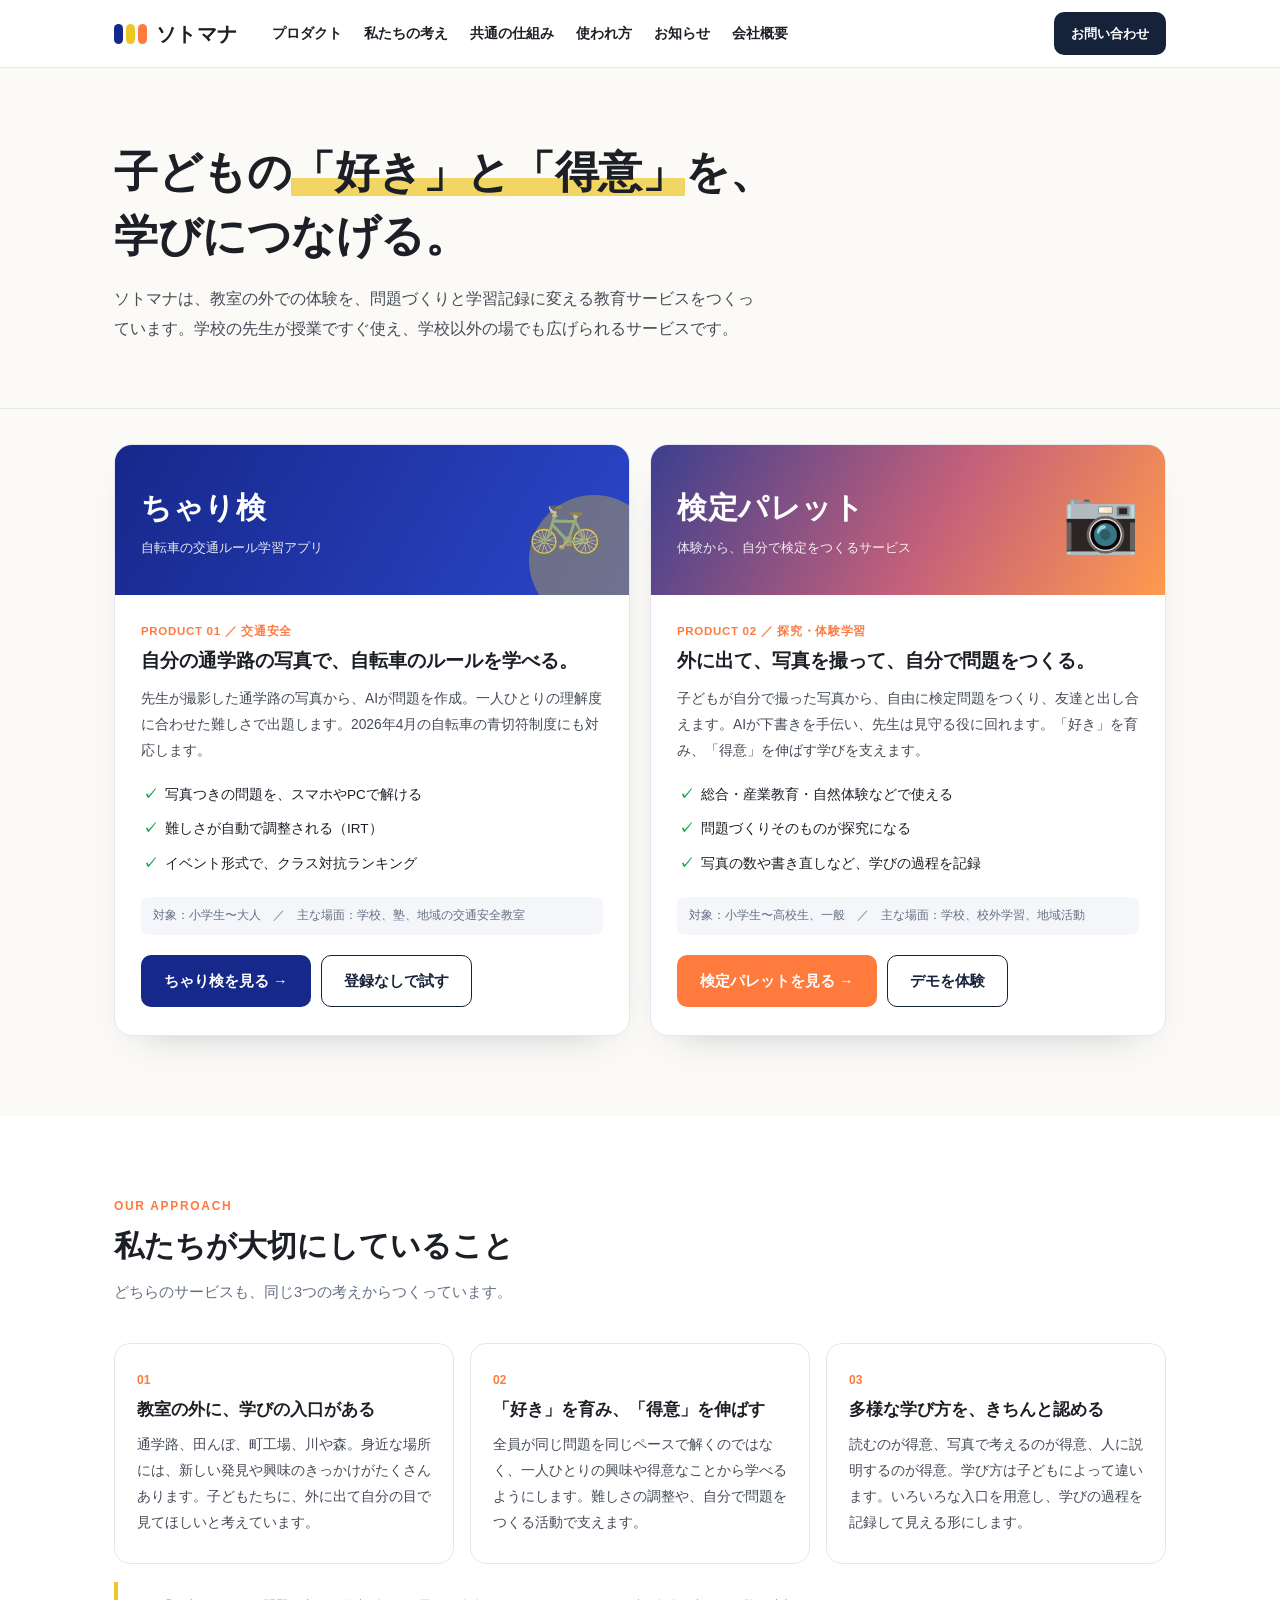
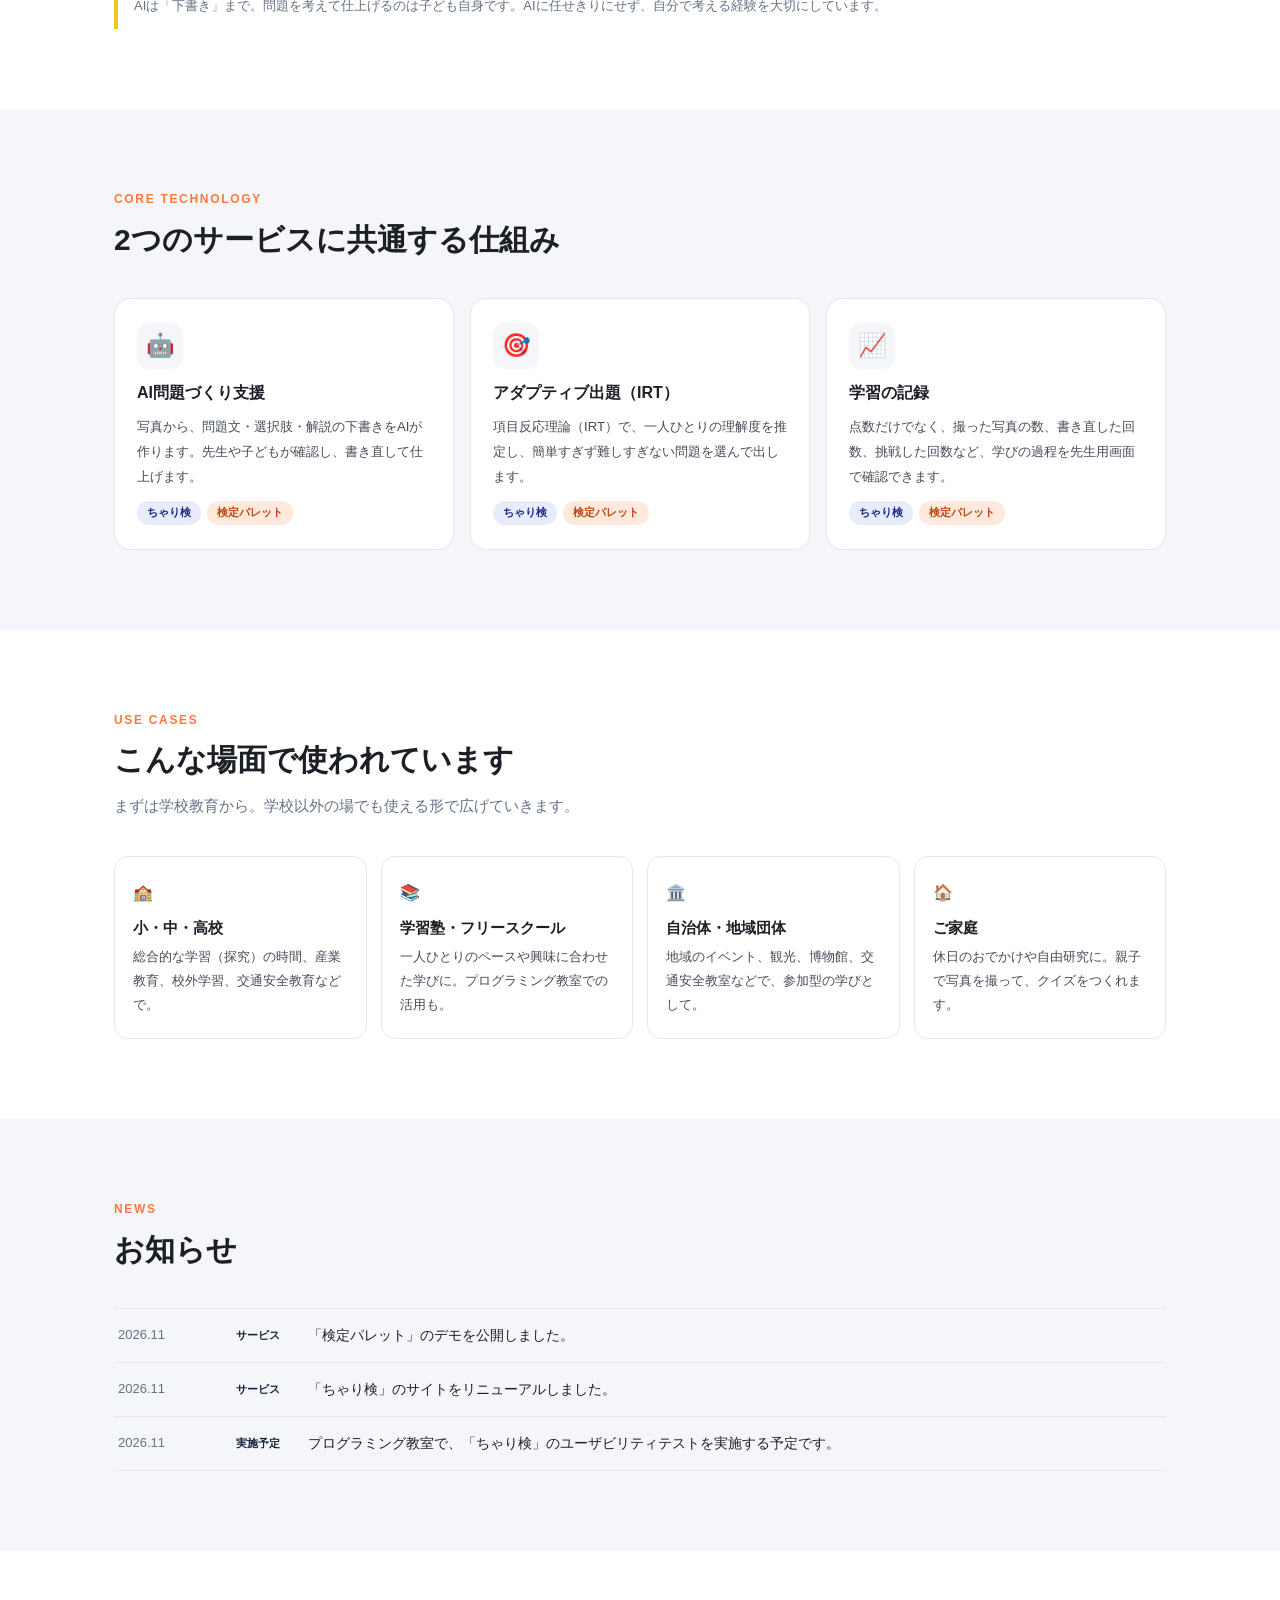
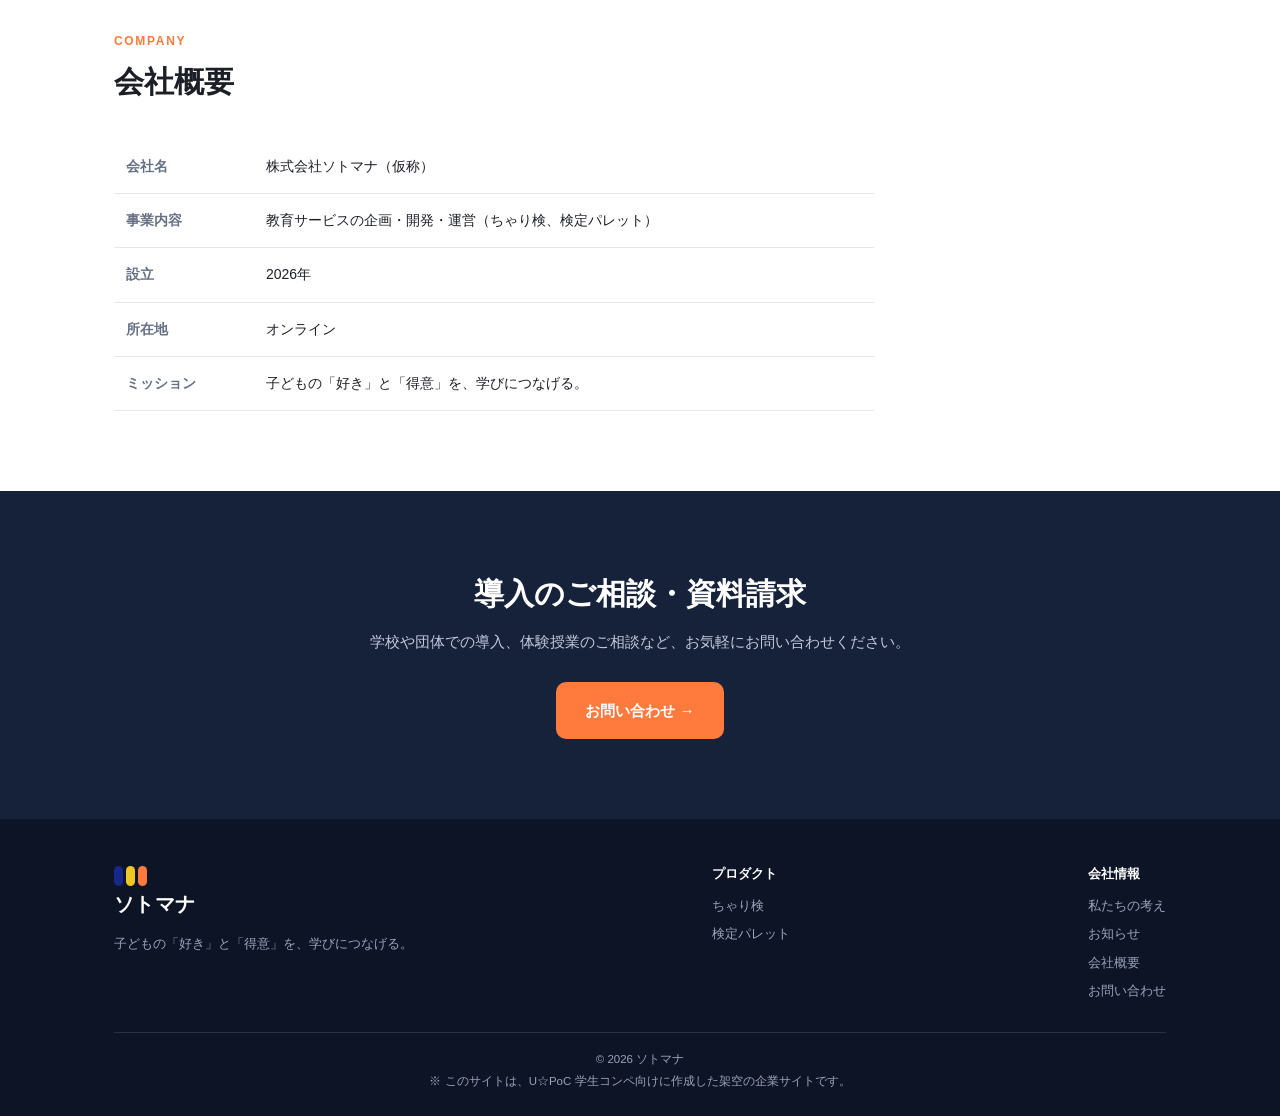
==== index.html @ 5f311eeb "Add files via upload" ====
<!DOCTYPE html>
<html lang="ja">
<head>
<meta charset="UTF-8">
<meta name="viewport" content="width=device-width, initial-scale=1.0">
<title>ソトマナ｜子どもの「好き」と「得意」を、学びにつなげる</title>
<meta name="description" content="ソトマナは、教室の外での体験を、問題づくりと学習記録につなげる教育サービスを開発しています。交通ルール学習アプリ「ちゃり検」、体験から問題をつくる「検定パレット」。">
<style>
:root{
  --ink:#16213a; --ink-d:#0d1426; --text:#1c1f26; --muted:#667085;
  --line:#e5e7ec; --soft:#f5f6f9; --paper:#fbfaf7;
  --navy:#17288B; --gold:#EEC625;      /* ちゃり検 */
  --sun:#ff7a3d; --dusk:#3b3f8f;       /* 検定パレット */
  --green:#16a34a;
}
*{box-sizing:border-box;margin:0;padding:0}
html{scroll-behavior:smooth}
body{font-family:'Hiragino Kaku Gothic ProN','Hiragino Sans','BIZ UDPGothic','Noto Sans JP',sans-serif;color:var(--text);background:#fff;line-height:1.8;-webkit-font-smoothing:antialiased}
a{color:inherit}
.container{max-width:1100px;margin:0 auto;padding:0 24px}
section{padding:80px 0}
.bg-soft{background:var(--soft)}
.sec-head{margin-bottom:36px}
.sec-en{font-size:12px;font-weight:700;letter-spacing:.14em;color:var(--sun);text-transform:uppercase;margin-bottom:6px}
.sec-title{font-size:clamp(22px,3vw,30px);font-weight:800;line-height:1.5}
.sec-lead{margin-top:10px;max-width:680px;font-size:14.5px;color:var(--muted);line-height:1.95}
.btn{display:inline-flex;align-items:center;justify-content:center;gap:8px;font-weight:700;text-decoration:none;border-radius:10px;padding:12px 22px;font-size:14.5px;border:1.5px solid transparent;transition:.15s}
.btn-ink{background:var(--ink);color:#fff}.btn-ink:hover{background:var(--ink-d)}
.btn-navy{background:var(--navy);color:#fff}.btn-navy:hover{filter:brightness(.9)}
.btn-sun{background:var(--sun);color:#fff}.btn-sun:hover{filter:brightness(.93)}
.btn-line{background:#fff;color:var(--ink);border-color:var(--ink)}.btn-line:hover{background:var(--ink);color:#fff}

/* header */
.hd{position:sticky;top:0;z-index:50;background:rgba(255,255,255,.95);backdrop-filter:blur(6px);border-bottom:1px solid var(--line)}
.hd-in{display:flex;align-items:center;gap:26px;max-width:1100px;margin:0 auto;padding:12px 24px}
.logo{font-size:20px;font-weight:800;letter-spacing:.02em;text-decoration:none;display:flex;align-items:center;gap:9px}
.mark{display:flex;gap:3px}.mark i{width:9px;height:20px;border-radius:5px;display:block}
.mark i:nth-child(1){background:var(--navy)}.mark i:nth-child(2){background:var(--gold)}.mark i:nth-child(3){background:var(--sun)}
.nav{display:none;gap:22px;font-size:13.5px;font-weight:600;margin-left:8px}
.nav a{text-decoration:none}.nav a:hover{color:var(--sun)}
@media(min-width:900px){.nav{display:flex}}
.hd .btn{margin-left:auto;padding:9px 16px;font-size:13px}

/* hero */
.hero{background:var(--paper);padding:72px 0 64px;border-bottom:1px solid var(--line)}
.hero h1{font-size:clamp(24px,4.4vw,44px);font-weight:800;line-height:1.45;letter-spacing:-.01em;max-width:780px}
.hero h1 em{white-space:nowrap;font-style:normal;background:linear-gradient(transparent 64%,rgba(238,198,37,.7) 64%)}
.hero p{margin-top:16px;font-size:15.5px;color:#454b57;max-width:640px;line-height:1.95}

/* products */
.products{padding:0 0 80px;background:var(--paper)}
.pgrid{display:grid;grid-template-columns:1fr;gap:20px;margin-top:-1px}
@media(min-width:880px){.pgrid{grid-template-columns:1fr 1fr}}
.pcard{background:#fff;border:1px solid var(--line);border-radius:18px;overflow:hidden;display:flex;flex-direction:column;box-shadow:0 18px 40px -28px rgba(22,33,58,.35)}
.pvis{height:150px;display:flex;align-items:center;justify-content:space-between;padding:0 26px;color:#fff;position:relative;overflow:hidden}
.pvis.chari{background:linear-gradient(120deg,#17288B,#2b46c9)}
.pvis.pal{background:linear-gradient(120deg,#3b3f8f 0%,#c4607a 55%,#ff9a4d 100%)}
.pvis .nm{font-size:30px;font-weight:800;letter-spacing:.02em}
.pvis .sub{font-size:12.5px;opacity:.9;margin-top:2px}
.pvis .emo{font-size:62px;opacity:.95}
.pvis.chari::after{content:'';position:absolute;right:-30px;bottom:-30px;width:130px;height:130px;border-radius:50%;background:rgba(238,198,37,.35)}
.pbody{padding:26px 26px 28px;display:flex;flex-direction:column;flex:1}
.ptag{font-size:11.5px;font-weight:800;color:var(--sun);letter-spacing:.06em}
.pcopy{font-size:19px;font-weight:800;line-height:1.55;margin:4px 0 10px}
.pdesc{font-size:13.8px;color:#454b57;line-height:1.9}
.plist{list-style:none;margin:14px 0 6px}
.plist li{font-size:13.5px;padding:5px 0 5px 24px;position:relative}
.plist li::before{content:'✓';position:absolute;left:2px;color:var(--green);font-weight:800}
.pmeta{margin-top:10px;font-size:12px;color:var(--muted);background:var(--soft);border-radius:8px;padding:8px 12px}
.pbtns{display:flex;gap:10px;flex-wrap:wrap;margin-top:auto;padding-top:20px}

/* belief */
.belief{display:grid;grid-template-columns:1fr;gap:16px}
@media(min-width:820px){.belief{grid-template-columns:repeat(3,1fr)}}
.bcard{border:1px solid var(--line);border-radius:16px;padding:26px 22px;background:#fff}
.bnum{font-size:12px;font-weight:800;color:var(--sun)}
.bcard h3{font-size:17px;font-weight:800;margin:6px 0 8px;line-height:1.55}
.bcard p{font-size:13.5px;color:#454b57;line-height:1.95}
.note{margin-top:18px;font-size:13px;color:var(--muted);background:#fff;border-left:4px solid var(--gold);padding:12px 16px;border-radius:0 8px 8px 0}

/* core tech */
.tech{display:grid;grid-template-columns:1fr;gap:16px}
@media(min-width:820px){.tech{grid-template-columns:repeat(3,1fr)}}
.tcard{background:#fff;border:1px solid var(--line);border-radius:16px;padding:24px 22px}
.tico{width:46px;height:46px;border-radius:12px;background:var(--soft);display:flex;align-items:center;justify-content:center;font-size:23px;margin-bottom:10px}
.tcard h3{font-size:16px;font-weight:800;margin-bottom:6px}
.tcard p{font-size:13.2px;color:#454b57;line-height:1.9}
.used{margin-top:12px;display:flex;gap:6px;flex-wrap:wrap}
.used span{font-size:11px;font-weight:700;padding:2px 10px;border-radius:20px}
.used .c{background:#e8ebfa;color:var(--navy)}
.used .p{background:#ffe9dd;color:#c2410c}

/* scenes */
.scenes{display:grid;grid-template-columns:1fr;gap:14px}
@media(min-width:700px){.scenes{grid-template-columns:repeat(2,1fr)}}
@media(min-width:980px){.scenes{grid-template-columns:repeat(4,1fr)}}
.scene{background:#fff;border:1px solid var(--line);border-radius:14px;padding:22px 18px}
.scene b{display:block;font-size:15px;margin:6px 0 4px}
.scene p{font-size:12.8px;color:#454b57;line-height:1.85}

/* news */
.news{list-style:none;border-top:1px solid var(--line)}
.news li{display:flex;gap:18px;padding:14px 4px;border-bottom:1px solid var(--line);font-size:14px;flex-wrap:wrap}
.news time{color:var(--muted);flex:0 0 90px;font-size:13px}
.news .tag{font-size:11px;font-weight:700;padding:1px 10px;border-radius:20px;background:var(--soft);color:var(--ink);align-self:center}

/* company */
.co{width:100%;border-collapse:collapse;max-width:760px}
.co th,.co td{padding:14px 12px;border-bottom:1px solid var(--line);font-size:14px;text-align:left;vertical-align:top}
.co th{width:140px;color:var(--muted);font-weight:600}

/* contact */
.contact{background:var(--ink);color:#fff;text-align:center}
.contact .sec-title{color:#fff}
.contact p{color:#c3c9db;font-size:14.5px;margin:12px auto 26px;max-width:560px;line-height:1.95}
.contact .btn-sun{padding:14px 28px;font-size:15px}

/* footer */
.ft{background:var(--ink-d);color:#9aa3bb;padding:44px 0 24px;font-size:12.5px}
.ft-in{display:flex;flex-wrap:wrap;gap:28px;justify-content:space-between}
.ft .logo{color:#fff}
.ft a{display:block;text-decoration:none;padding:3px 0}.ft a:hover{color:var(--gold)}
.ft h4{color:#fff;font-size:12.5px;margin-bottom:6px}
.ft-copy{margin-top:26px;padding-top:16px;border-top:1px solid rgba(255,255,255,.12);text-align:center;font-size:11.5px;line-height:1.9}
</style>
</head>
<body>

<header class="hd">
  <div class="hd-in">
    <a href="#" class="logo"><span class="mark"><i></i><i></i><i></i></span>ソトマナ</a>
    <nav class="nav">
      <a href="#products">プロダクト</a>
      <a href="#belief">私たちの考え</a>
      <a href="#tech">共通の仕組み</a>
      <a href="#scenes">使われ方</a>
      <a href="#news">お知らせ</a>
      <a href="#company">会社概要</a>
    </nav>
    <a href="#contact" class="btn btn-ink">お問い合わせ</a>
  </div>
</header>

<section class="hero">
  <div class="container">
    <h1>子どもの<em>「好き」と「得意」</em>を、<br>学びにつなげる。</h1>
    <p>ソトマナは、教室の外での体験を、問題づくりと学習記録に変える教育サービスをつくっています。学校の先生が授業ですぐ使え、学校以外の場でも広げられるサービスです。</p>
  </div>
</section>

<!-- PRODUCTS -->
<section class="products" id="products" style="padding-top:36px">
  <div class="container">
    <div class="pgrid">

      <div class="pcard">
        <div class="pvis chari"><div><div class="nm">ちゃり検</div><div class="sub">自転車の交通ルール学習アプリ</div></div><div class="emo">🚲</div></div>
        <div class="pbody">
          <div class="ptag">PRODUCT 01 ／ 交通安全</div>
          <div class="pcopy">自分の通学路の写真で、自転車のルールを学べる。</div>
          <p class="pdesc">先生が撮影した通学路の写真から、AIが問題を作成。一人ひとりの理解度に合わせた難しさで出題します。2026年4月の自転車の青切符制度にも対応します。</p>
          <ul class="plist"><li>写真つきの問題を、スマホやPCで解ける</li><li>難しさが自動で調整される（IRT）</li><li>イベント形式で、クラス対抗ランキング</li></ul>
          <div class="pmeta">対象：小学生〜大人　／　主な場面：学校、塾、地域の交通安全教室</div>
          <div class="pbtns"><a href="chariken/" class="btn btn-navy">ちゃり検を見る →</a><a href="chariken/guest.html" class="btn btn-line">登録なしで試す</a></div>
        </div>
      </div>

      <div class="pcard">
        <div class="pvis pal"><div><div class="nm">検定パレット</div><div class="sub">体験から、自分で検定をつくるサービス</div></div><div class="emo">📷</div></div>
        <div class="pbody">
          <div class="ptag">PRODUCT 02 ／ 探究・体験学習</div>
          <div class="pcopy">外に出て、写真を撮って、自分で問題をつくる。</div>
          <p class="pdesc">子どもが自分で撮った写真から、自由に検定問題をつくり、友達と出し合えます。AIが下書きを手伝い、先生は見守る役に回れます。「好き」を育み、「得意」を伸ばす学びを支えます。</p>
          <ul class="plist"><li>総合・産業教育・自然体験などで使える</li><li>問題づくりそのものが探究になる</li><li>写真の数や書き直しなど、学びの過程を記録</li></ul>
          <div class="pmeta">対象：小学生〜高校生、一般　／　主な場面：学校、校外学習、地域活動</div>
          <div class="pbtns"><a href="kentei-palette/" class="btn btn-sun">検定パレットを見る →</a><a href="kentei-palette/#demo" class="btn btn-line">デモを体験</a></div>
        </div>
      </div>

    </div>
  </div>
</section>

<!-- BELIEF -->
<section id="belief">
  <div class="container">
    <div class="sec-head">
      <div class="sec-en">Our approach</div>
      <h2 class="sec-title">私たちが大切にしていること</h2>
      <p class="sec-lead">どちらのサービスも、同じ3つの考えからつくっています。</p>
    </div>
    <div class="belief">
      <div class="bcard"><div class="bnum">01</div><h3>教室の外に、学びの入口がある</h3><p>通学路、田んぼ、町工場、川や森。身近な場所には、新しい発見や興味のきっかけがたくさんあります。子どもたちに、外に出て自分の目で見てほしいと考えています。</p></div>
      <div class="bcard"><div class="bnum">02</div><h3>「好き」を育み、「得意」を伸ばす</h3><p>全員が同じ問題を同じペースで解くのではなく、一人ひとりの興味や得意なことから学べるようにします。難しさの調整や、自分で問題をつくる活動で支えます。</p></div>
      <div class="bcard"><div class="bnum">03</div><h3>多様な学び方を、きちんと認める</h3><p>読むのが得意、写真で考えるのが得意、人に説明するのが得意。学び方は子どもによって違います。いろいろな入口を用意し、学びの過程を記録して見える形にします。</p></div>
    </div>
    <div class="note">AIは「下書き」まで。問題を考えて仕上げるのは子ども自身です。AIに任せきりにせず、自分で考える経験を大切にしています。</div>
  </div>
</section>

<!-- TECH -->
<section class="bg-soft" id="tech">
  <div class="container">
    <div class="sec-head">
      <div class="sec-en">Core technology</div>
      <h2 class="sec-title">2つのサービスに共通する仕組み</h2>
    </div>
    <div class="tech">
      <div class="tcard"><div class="tico">🤖</div><h3>AI問題づくり支援</h3><p>写真から、問題文・選択肢・解説の下書きをAIが作ります。先生や子どもが確認し、書き直して仕上げます。</p><div class="used"><span class="c">ちゃり検</span><span class="p">検定パレット</span></div></div>
      <div class="tcard"><div class="tico">🎯</div><h3>アダプティブ出題（IRT）</h3><p>項目反応理論（IRT）で、一人ひとりの理解度を推定し、簡単すぎず難しすぎない問題を選んで出します。</p><div class="used"><span class="c">ちゃり検</span><span class="p">検定パレット</span></div></div>
      <div class="tcard"><div class="tico">📈</div><h3>学習の記録</h3><p>点数だけでなく、撮った写真の数、書き直した回数、挑戦した回数など、学びの過程を先生用画面で確認できます。</p><div class="used"><span class="c">ちゃり検</span><span class="p">検定パレット</span></div></div>
    </div>
  </div>
</section>

<!-- SCENES -->
<section id="scenes">
  <div class="container">
    <div class="sec-head">
      <div class="sec-en">Use cases</div>
      <h2 class="sec-title">こんな場面で使われています</h2>
      <p class="sec-lead">まずは学校教育から。学校以外の場でも使える形で広げていきます。</p>
    </div>
    <div class="scenes">
      <div class="scene">🏫<b>小・中・高校</b><p>総合的な学習（探究）の時間、産業教育、校外学習、交通安全教育などで。</p></div>
      <div class="scene">📚<b>学習塾・フリースクール</b><p>一人ひとりのペースや興味に合わせた学びに。プログラミング教室での活用も。</p></div>
      <div class="scene">🏛️<b>自治体・地域団体</b><p>地域のイベント、観光、博物館、交通安全教室などで、参加型の学びとして。</p></div>
      <div class="scene">🏠<b>ご家庭</b><p>休日のおでかけや自由研究に。親子で写真を撮って、クイズをつくれます。</p></div>
    </div>
  </div>
</section>

<!-- NEWS -->
<section class="bg-soft" id="news">
  <div class="container">
    <div class="sec-head"><div class="sec-en">News</div><h2 class="sec-title">お知らせ</h2></div>
    <ul class="news">
      <li><time>2026.11</time><span class="tag">サービス</span><span>「検定パレット」のデモを公開しました。</span></li>
      <li><time>2026.11</time><span class="tag">サービス</span><span>「ちゃり検」のサイトをリニューアルしました。</span></li>
      <li><time>2026.11</time><span class="tag">実施予定</span><span>プログラミング教室で、「ちゃり検」のユーザビリティテストを実施する予定です。</span></li>
    </ul>
  </div>
</section>

<!-- COMPANY -->
<section id="company">
  <div class="container">
    <div class="sec-head"><div class="sec-en">Company</div><h2 class="sec-title">会社概要</h2></div>
    <table class="co">
      <tr><th>会社名</th><td>株式会社ソトマナ（仮称）</td></tr>
      <tr><th>事業内容</th><td>教育サービスの企画・開発・運営（ちゃり検、検定パレット）</td></tr>
      <tr><th>設立</th><td>2026年</td></tr>
      <tr><th>所在地</th><td>オンライン</td></tr>
      <tr><th>ミッション</th><td>子どもの「好き」と「得意」を、学びにつなげる。</td></tr>
    </table>
  </div>
</section>

<section class="contact" id="contact">
  <div class="container">
    <h2 class="sec-title">導入のご相談・資料請求</h2>
    <p>学校や団体での導入、体験授業のご相談など、お気軽にお問い合わせください。</p>
    <a href="mailto:contact@example.com?subject=ソトマナへのお問い合わせ" class="btn btn-sun">お問い合わせ →</a>
  </div>
</section>

<footer class="ft">
  <div class="container">
    <div class="ft-in">
      <div><a href="#" class="logo"><span class="mark"><i></i><i></i><i></i></span>ソトマナ</a><p style="margin-top:8px;max-width:320px;line-height:1.9">子どもの「好き」と「得意」を、学びにつなげる。</p></div>
      <div><h4>プロダクト</h4><a href="chariken/">ちゃり検</a><a href="kentei-palette/">検定パレット</a></div>
      <div><h4>会社情報</h4><a href="#belief">私たちの考え</a><a href="#news">お知らせ</a><a href="#company">会社概要</a><a href="#contact">お問い合わせ</a></div>
    </div>
    <div class="ft-copy">© 2026 ソトマナ<br>※ このサイトは、U☆PoC 学生コンペ向けに作成した架空の企業サイトです。</div>
  </div>
</footer>

</body>
</html>
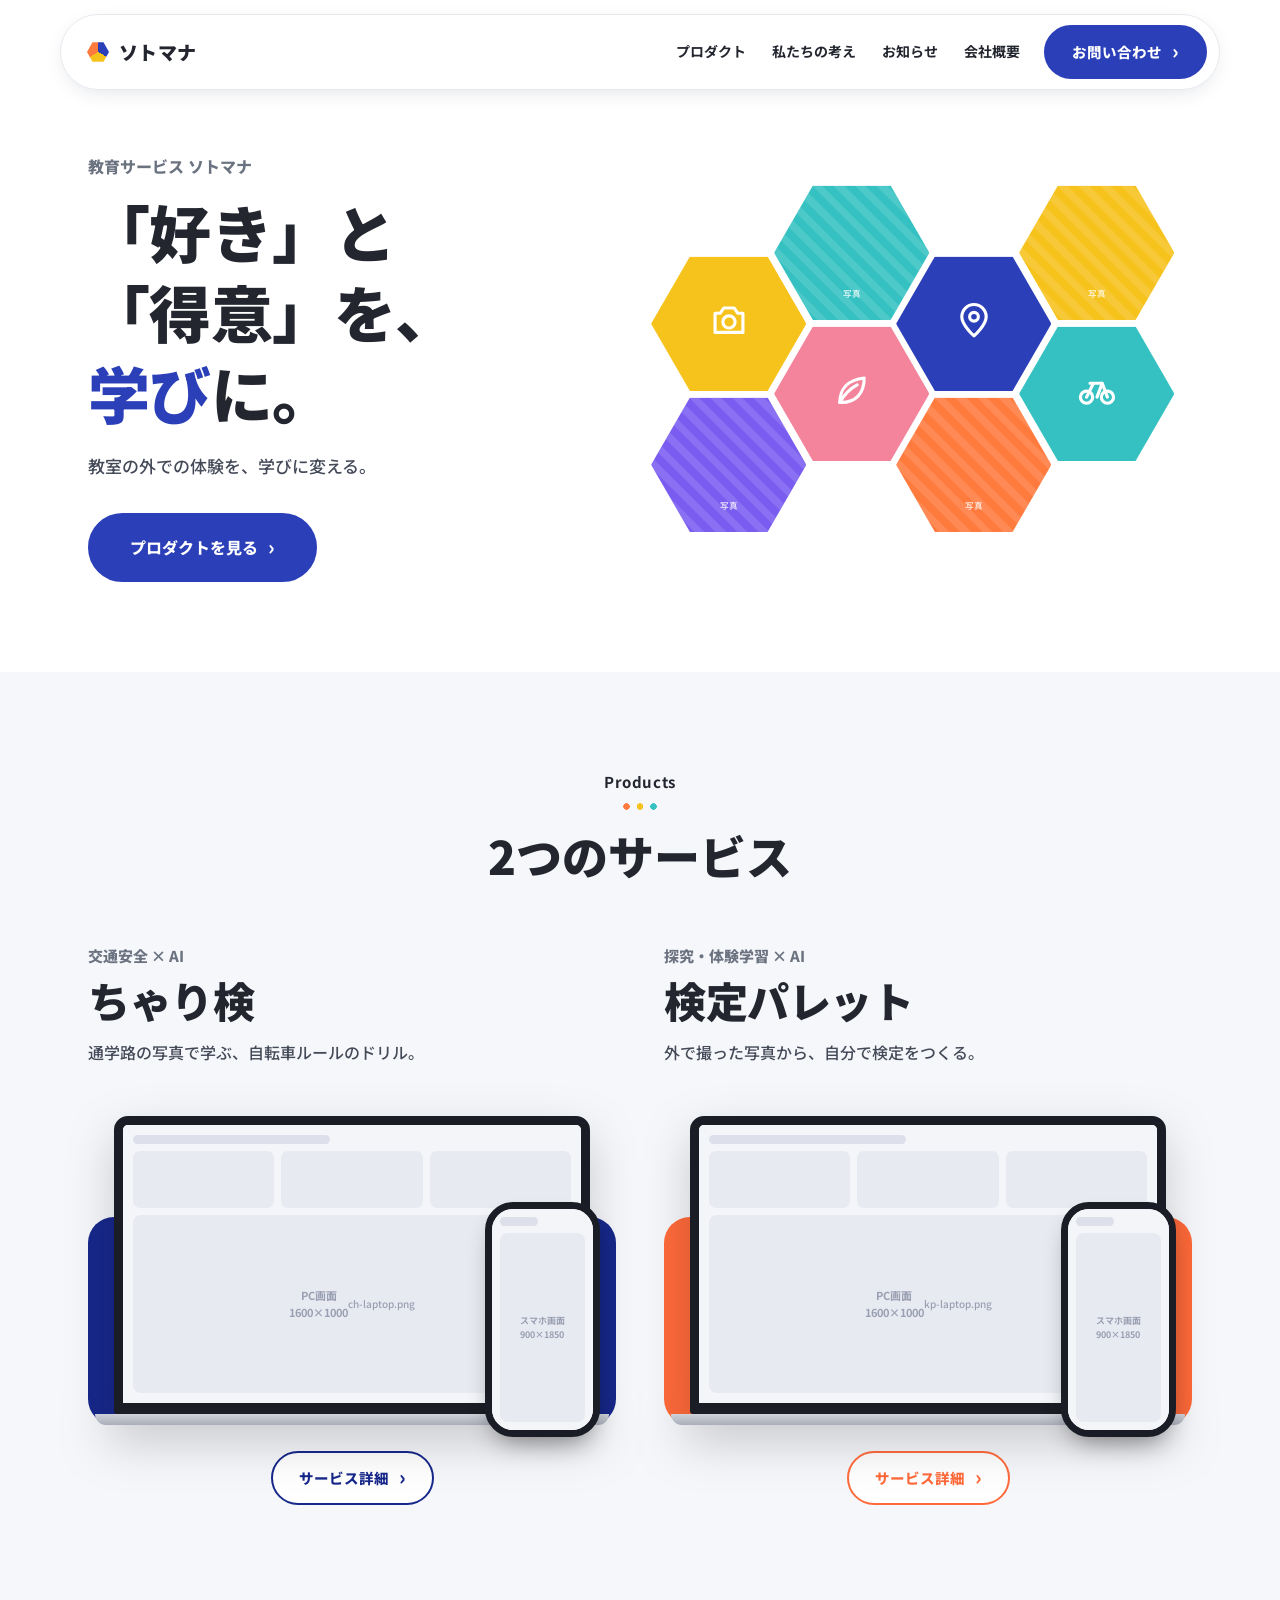
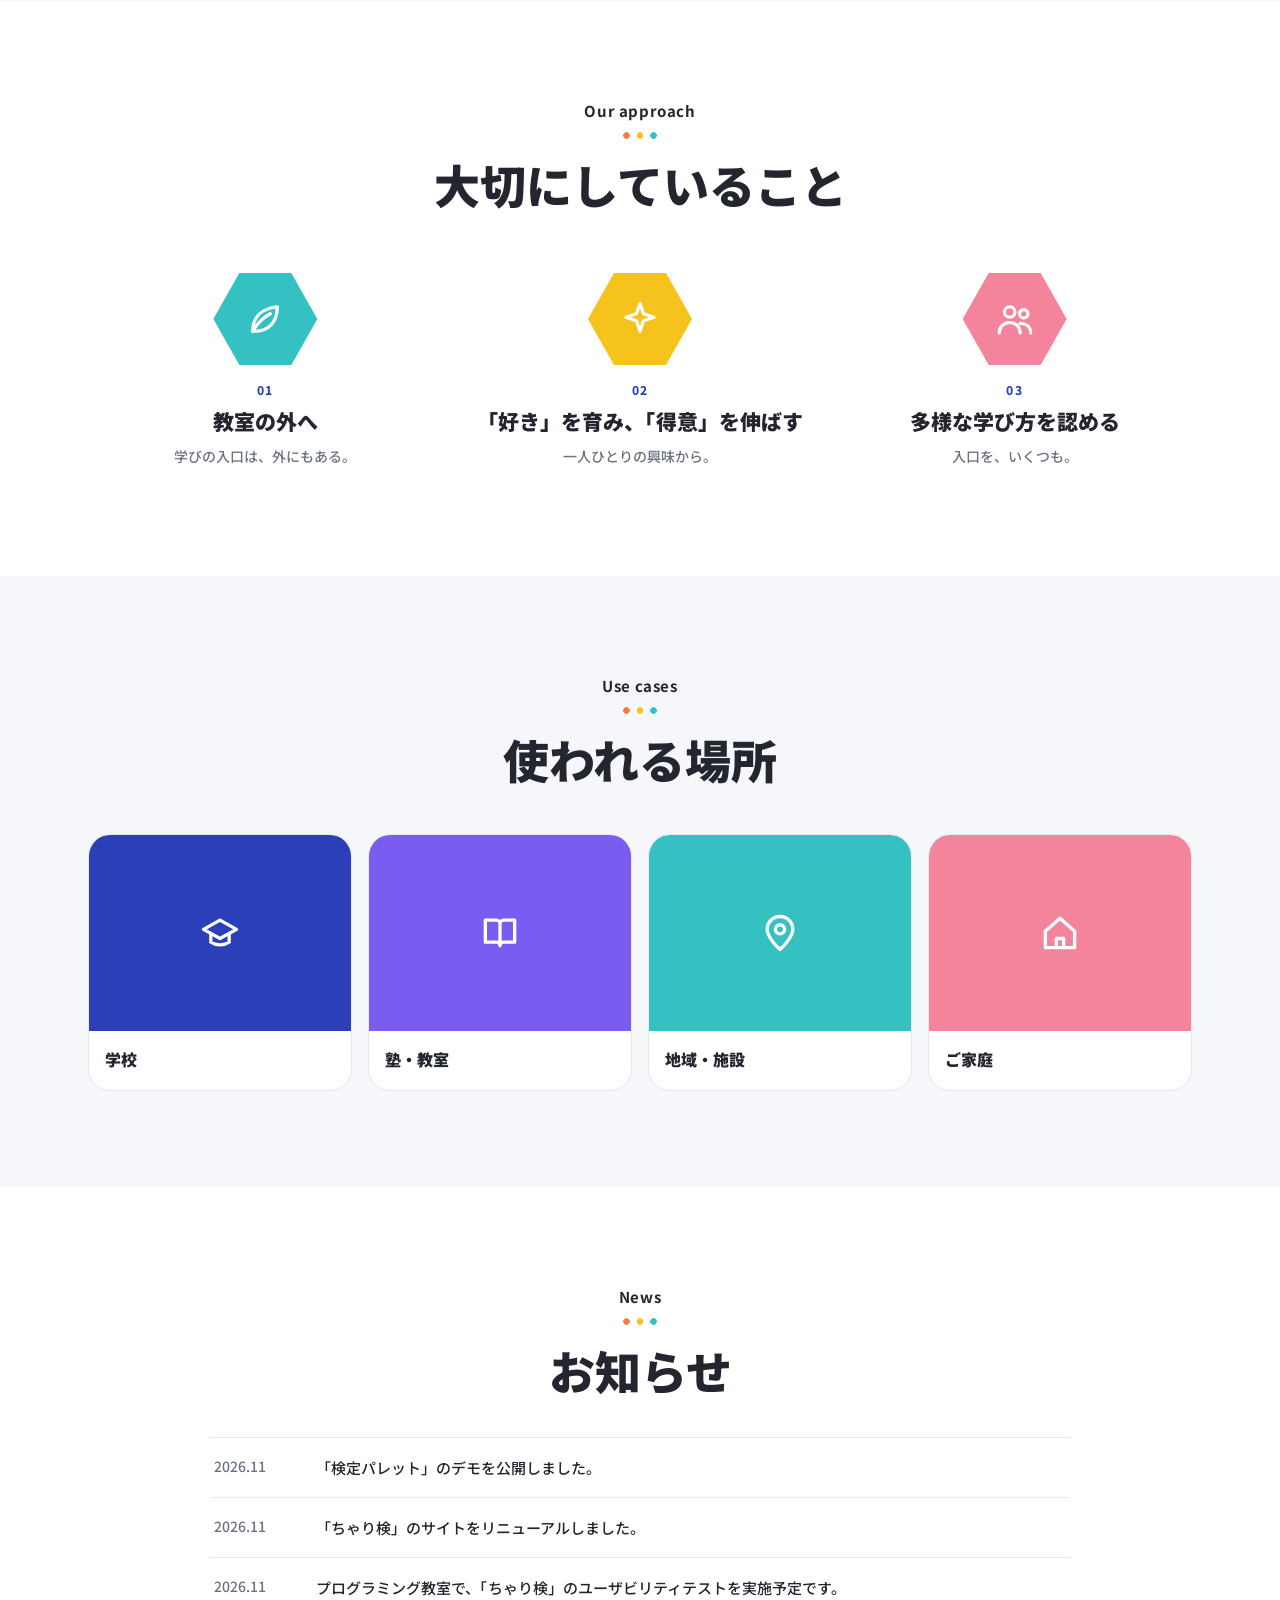
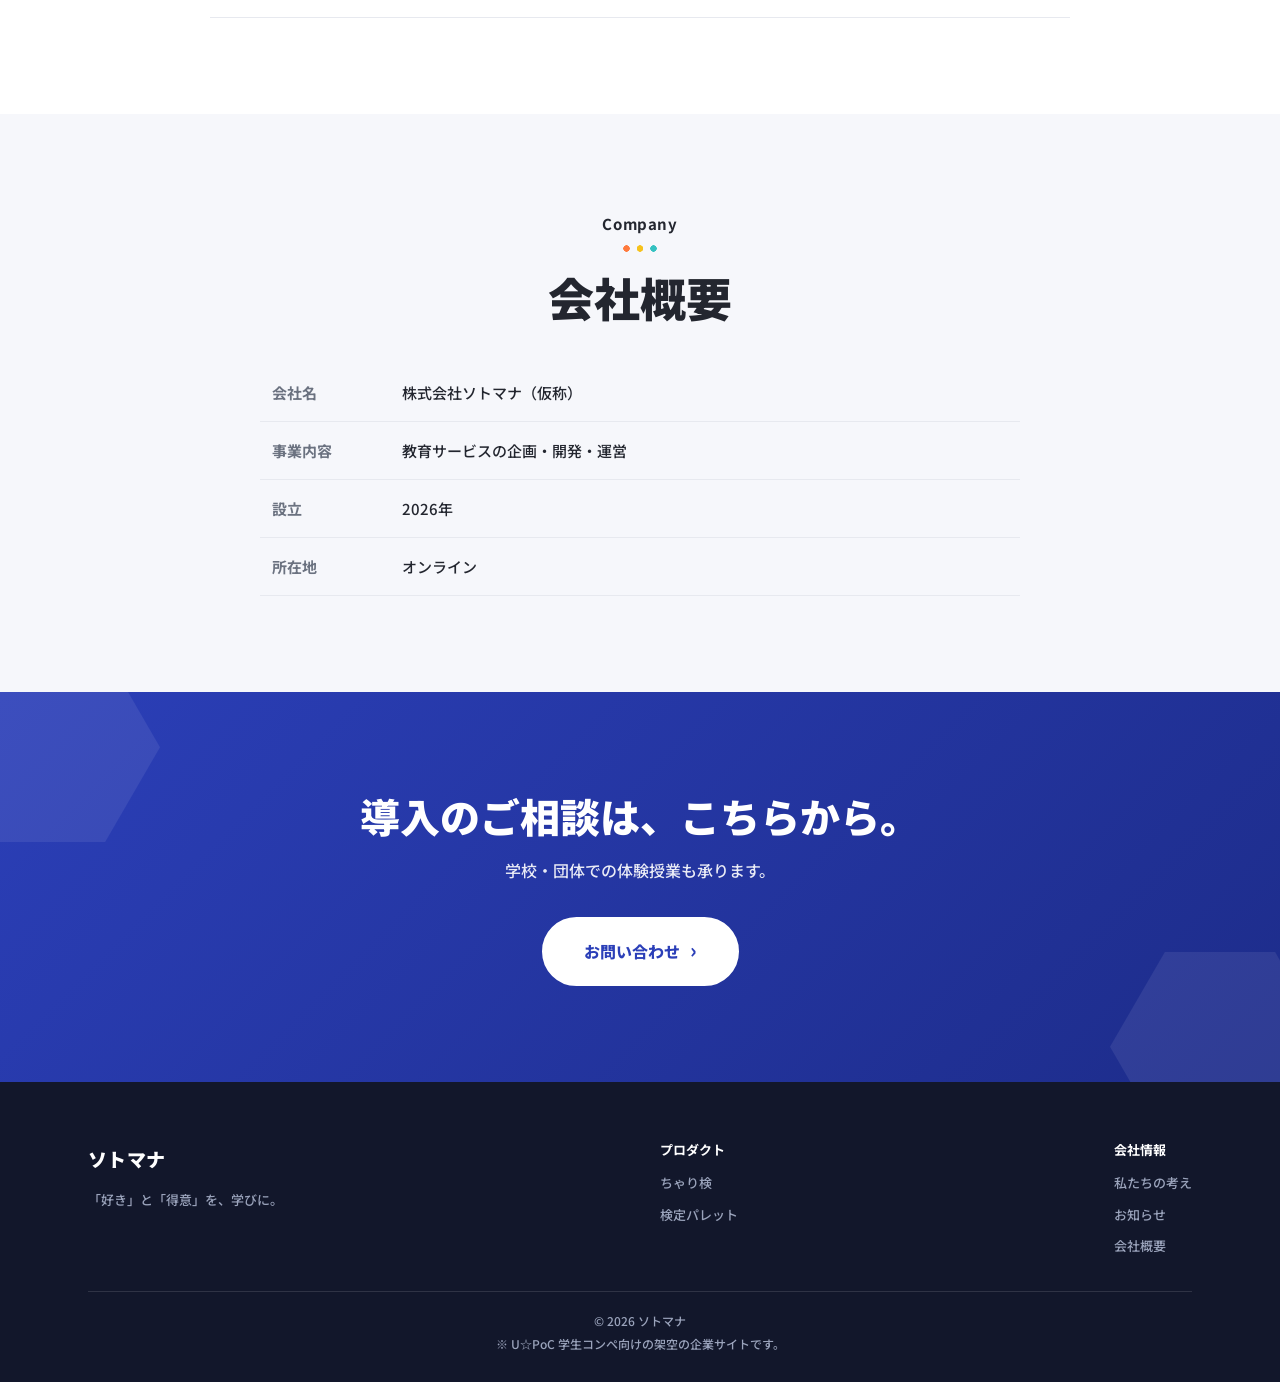
==== commit 957431b3: "Add files via upload" ====
--- a/index.html
+++ b/index.html
@@ -3,277 +3,110 @@
 <head>
 <meta charset="UTF-8">
 <meta name="viewport" content="width=device-width, initial-scale=1.0">
-<title>ソトマナ｜子どもの「好き」と「得意」を、学びにつなげる</title>
-<meta name="description" content="ソトマナは、教室の外での体験を、問題づくりと学習記録につなげる教育サービスを開発しています。交通ルール学習アプリ「ちゃり検」、体験から問題をつくる「検定パレット」。">
-<style>
-:root{
-  --ink:#16213a; --ink-d:#0d1426; --text:#1c1f26; --muted:#667085;
-  --line:#e5e7ec; --soft:#f5f6f9; --paper:#fbfaf7;
-  --navy:#17288B; --gold:#EEC625;      /* ちゃり検 */
-  --sun:#ff7a3d; --dusk:#3b3f8f;       /* 検定パレット */
-  --green:#16a34a;
-}
-*{box-sizing:border-box;margin:0;padding:0}
-html{scroll-behavior:smooth}
-body{font-family:'Hiragino Kaku Gothic ProN','Hiragino Sans','BIZ UDPGothic','Noto Sans JP',sans-serif;color:var(--text);background:#fff;line-height:1.8;-webkit-font-smoothing:antialiased}
-a{color:inherit}
-.container{max-width:1100px;margin:0 auto;padding:0 24px}
-section{padding:80px 0}
-.bg-soft{background:var(--soft)}
-.sec-head{margin-bottom:36px}
-.sec-en{font-size:12px;font-weight:700;letter-spacing:.14em;color:var(--sun);text-transform:uppercase;margin-bottom:6px}
-.sec-title{font-size:clamp(22px,3vw,30px);font-weight:800;line-height:1.5}
-.sec-lead{margin-top:10px;max-width:680px;font-size:14.5px;color:var(--muted);line-height:1.95}
-.btn{display:inline-flex;align-items:center;justify-content:center;gap:8px;font-weight:700;text-decoration:none;border-radius:10px;padding:12px 22px;font-size:14.5px;border:1.5px solid transparent;transition:.15s}
-.btn-ink{background:var(--ink);color:#fff}.btn-ink:hover{background:var(--ink-d)}
-.btn-navy{background:var(--navy);color:#fff}.btn-navy:hover{filter:brightness(.9)}
-.btn-sun{background:var(--sun);color:#fff}.btn-sun:hover{filter:brightness(.93)}
-.btn-line{background:#fff;color:var(--ink);border-color:var(--ink)}.btn-line:hover{background:var(--ink);color:#fff}
+<title>ソトマナ｜「好き」と「得意」を、学びに。</title>
+<meta name="description" content="ソトマナは、教室の外での体験を学びに変える教育サービスをつくっています。交通ルール学習アプリ「ちゃり検」、体験から問題をつくる「検定パレット」。">
+<link rel="preconnect" href="https://fonts.googleapis.com"><link rel="preconnect" href="https://fonts.gstatic.com" crossorigin>
+<link href="https://fonts.googleapis.com/css2?family=Noto+Sans+JP:wght@500;700;900&display=swap" rel="stylesheet">
+<link rel="stylesheet" href="assets/site.css">
 
-/* header */
-.hd{position:sticky;top:0;z-index:50;background:rgba(255,255,255,.95);backdrop-filter:blur(6px);border-bottom:1px solid var(--line)}
-.hd-in{display:flex;align-items:center;gap:26px;max-width:1100px;margin:0 auto;padding:12px 24px}
-.logo{font-size:20px;font-weight:800;letter-spacing:.02em;text-decoration:none;display:flex;align-items:center;gap:9px}
-.mark{display:flex;gap:3px}.mark i{width:9px;height:20px;border-radius:5px;display:block}
-.mark i:nth-child(1){background:var(--navy)}.mark i:nth-child(2){background:var(--gold)}.mark i:nth-child(3){background:var(--sun)}
-.nav{display:none;gap:22px;font-size:13.5px;font-weight:600;margin-left:8px}
-.nav a{text-decoration:none}.nav a:hover{color:var(--sun)}
-@media(min-width:900px){.nav{display:flex}}
-.hd .btn{margin-left:auto;padding:9px 16px;font-size:13px}
+</head>
+<body class="t-co">
 
-/* hero */
-.hero{background:var(--paper);padding:72px 0 64px;border-bottom:1px solid var(--line)}
-.hero h1{font-size:clamp(24px,4.4vw,44px);font-weight:800;line-height:1.45;letter-spacing:-.01em;max-width:780px}
-.hero h1 em{white-space:nowrap;font-style:normal;background:linear-gradient(transparent 64%,rgba(238,198,37,.7) 64%)}
-.hero p{margin-top:16px;font-size:15.5px;color:#454b57;max-width:640px;line-height:1.95}
+<header class="hd"><div class="hd-in">
+  <a href="#" class="logo"><span class="hex-m"></span>ソトマナ</a>
+  <nav class="nav"><a href="#products">プロダクト</a><a href="#about">私たちの考え</a><a href="#news">お知らせ</a><a href="#company">会社概要</a></nav>
+  <a href="#contact" class="pill solid">お問い合わせ</a>
+</div></header>
 
-/* products */
-.products{padding:0 0 80px;background:var(--paper)}
-.pgrid{display:grid;grid-template-columns:1fr;gap:20px;margin-top:-1px}
-@media(min-width:880px){.pgrid{grid-template-columns:1fr 1fr}}
-.pcard{background:#fff;border:1px solid var(--line);border-radius:18px;overflow:hidden;display:flex;flex-direction:column;box-shadow:0 18px 40px -28px rgba(22,33,58,.35)}
-.pvis{height:150px;display:flex;align-items:center;justify-content:space-between;padding:0 26px;color:#fff;position:relative;overflow:hidden}
-.pvis.chari{background:linear-gradient(120deg,#17288B,#2b46c9)}
-.pvis.pal{background:linear-gradient(120deg,#3b3f8f 0%,#c4607a 55%,#ff9a4d 100%)}
-.pvis .nm{font-size:30px;font-weight:800;letter-spacing:.02em}
-.pvis .sub{font-size:12.5px;opacity:.9;margin-top:2px}
-.pvis .emo{font-size:62px;opacity:.95}
-.pvis.chari::after{content:'';position:absolute;right:-30px;bottom:-30px;width:130px;height:130px;border-radius:50%;background:rgba(238,198,37,.35)}
-.pbody{padding:26px 26px 28px;display:flex;flex-direction:column;flex:1}
-.ptag{font-size:11.5px;font-weight:800;color:var(--sun);letter-spacing:.06em}
-.pcopy{font-size:19px;font-weight:800;line-height:1.55;margin:4px 0 10px}
-.pdesc{font-size:13.8px;color:#454b57;line-height:1.9}
-.plist{list-style:none;margin:14px 0 6px}
-.plist li{font-size:13.5px;padding:5px 0 5px 24px;position:relative}
-.plist li::before{content:'✓';position:absolute;left:2px;color:var(--green);font-weight:800}
-.pmeta{margin-top:10px;font-size:12px;color:var(--muted);background:var(--soft);border-radius:8px;padding:8px 12px}
-.pbtns{display:flex;gap:10px;flex-wrap:wrap;margin-top:auto;padding-top:20px}
+<section class="hero"><div class="wrap"><div class="hero-grid">
+  <div>
+    <p style="font-weight:800;color:var(--muted);margin-bottom:10px">教育サービス ソトマナ</p>
+    <h1 class="h-xl">「好き」と<br>「得意」を、<br><span class="hl">学び</span>に。</h1>
+    <p class="sub">教室の外での体験を、学びに変える。</p>
+    <div class="btns"><a href="#products" class="pill solid big">プロダクトを見る</a></div>
+  </div>
+  <div class="mosaic" aria-hidden="true"><div class="hx" style="left:0.0%;top:19.12%;--c:#f6c21c"><span data-i="camera"></span></div><div class="hx photo" style="left:0.0%;top:57.35%;--c:#7a5cf0" data-img="images/co-hero-1.jpg"><span class="ico-ph">写真</span></div><div class="hx photo" style="left:22.5%;top:0.0%;--c:#35c1c1" data-img="images/co-hero-2.jpg"><span class="ico-ph">写真</span></div><div class="hx" style="left:22.5%;top:38.24%;--c:#f4849c"><span data-i="leaf"></span></div><div class="hx" style="left:45.0%;top:19.12%;--c:#2b3fb8"><span data-i="pin"></span></div><div class="hx photo" style="left:45.0%;top:57.35%;--c:#ff7a3d" data-img="images/co-hero-3.jpg"><span class="ico-ph">写真</span></div><div class="hx photo" style="left:67.5%;top:0.0%;--c:#f6c21c" data-img="images/co-hero-4.jpg"><span class="ico-ph">写真</span></div><div class="hx" style="left:67.5%;top:38.24%;--c:#35c1c1"><span data-i="bike"></span></div></div>
+</div></div></section>
 
-/* belief */
-.belief{display:grid;grid-template-columns:1fr;gap:16px}
-@media(min-width:820px){.belief{grid-template-columns:repeat(3,1fr)}}
-.bcard{border:1px solid var(--line);border-radius:16px;padding:26px 22px;background:#fff}
-.bnum{font-size:12px;font-weight:800;color:var(--sun)}
-.bcard h3{font-size:17px;font-weight:800;margin:6px 0 8px;line-height:1.55}
-.bcard p{font-size:13.5px;color:#454b57;line-height:1.95}
-.note{margin-top:18px;font-size:13px;color:var(--muted);background:#fff;border-left:4px solid var(--gold);padding:12px 16px;border-radius:0 8px 8px 0}
+<section id="products" class="soft"><div class="wrap">
+  <div class="eyebrow">Products</div>
+  <h2 class="h-l">2つのサービス</h2>
+  <div class="pgrid" style="margin-top:56px">
+    <article class="pc">
+      <div class="cat">交通安全 × AI</div>
+      <div class="nm">ちゃり検</div>
+      <p class="one">通学路の写真で学ぶ、自転車ルールのドリル。</p>
+      <div class="stage" style="--stage:#17288B"><div class="combo"><div class="laptop"><div class="screen"><div class="slot" data-img="images/ch-laptop.png"><div class="wire"><div class="tb"></div><div class="row"><i></i><i></i><i></i></div><div class="bx">PC画面<br>1600×1000<br><span style="font-weight:500;font-size:10px">ch-laptop.png</span></div></div></div></div></div><div class="phone-w"><div class="phone"><div class="slot" data-img="images/ch-phone.png"><div class="wire"><div class="tb"></div><div class="bx">スマホ画面<br>900×1850<br><span style="font-weight:500;font-size:10px">ch-phone.png</span></div></div></div></div></div></div></div>
+      <div class="btn-c"><a href="chariken/" class="pill" style="--brand:#17288B;--brand-d:#0f1c63">サービス詳細</a></div>
+    </article>
+    <article class="pc">
+      <div class="cat">探究・体験学習 × AI</div>
+      <div class="nm">検定パレット</div>
+      <p class="one">外で撮った写真から、自分で検定をつくる。</p>
+      <div class="stage" style="--stage:#ff6a3a"><div class="combo"><div class="laptop"><div class="screen"><div class="slot" data-img="images/kp-laptop.png"><div class="wire"><div class="tb"></div><div class="row"><i></i><i></i><i></i></div><div class="bx">PC画面<br>1600×1000<br><span style="font-weight:500;font-size:10px">kp-laptop.png</span></div></div></div></div></div><div class="phone-w"><div class="phone"><div class="slot" data-img="images/kp-phone.png"><div class="wire"><div class="tb"></div><div class="bx">スマホ画面<br>900×1850<br><span style="font-weight:500;font-size:10px">kp-phone.png</span></div></div></div></div></div></div></div>
+      <div class="btn-c"><a href="kentei-palette/" class="pill" style="--brand:#ff6a3a;--brand-d:#e4521f">サービス詳細</a></div>
+    </article>
+  </div>
+</div></section>
 
-/* core tech */
-.tech{display:grid;grid-template-columns:1fr;gap:16px}
-@media(min-width:820px){.tech{grid-template-columns:repeat(3,1fr)}}
-.tcard{background:#fff;border:1px solid var(--line);border-radius:16px;padding:24px 22px}
-.tico{width:46px;height:46px;border-radius:12px;background:var(--soft);display:flex;align-items:center;justify-content:center;font-size:23px;margin-bottom:10px}
-.tcard h3{font-size:16px;font-weight:800;margin-bottom:6px}
-.tcard p{font-size:13.2px;color:#454b57;line-height:1.9}
-.used{margin-top:12px;display:flex;gap:6px;flex-wrap:wrap}
-.used span{font-size:11px;font-weight:700;padding:2px 10px;border-radius:20px}
-.used .c{background:#e8ebfa;color:var(--navy)}
-.used .p{background:#ffe9dd;color:#c2410c}
+<section id="about"><div class="wrap">
+  <div class="eyebrow">Our approach</div>
+  <h2 class="h-l">大切にしていること</h2>
+  <div class="steps3">
+    <div class="st"><div class="hexi" style="--c:#35c1c1" data-i="leaf"></div><small>01</small><h3>教室の外へ</h3><p>学びの入口は、外にもある。</p></div>
+    <div class="st"><div class="hexi" style="--c:#f6c21c" data-i="spark"></div><small>02</small><h3>「好き」を育み、「得意」を伸ばす</h3><p>一人ひとりの興味から。</p></div>
+    <div class="st"><div class="hexi" style="--c:#f4849c" data-i="people"></div><small>03</small><h3>多様な学び方を認める</h3><p>入口を、いくつも。</p></div>
+  </div>
+</div></section>
 
-/* scenes */
-.scenes{display:grid;grid-template-columns:1fr;gap:14px}
-@media(min-width:700px){.scenes{grid-template-columns:repeat(2,1fr)}}
-@media(min-width:980px){.scenes{grid-template-columns:repeat(4,1fr)}}
-.scene{background:#fff;border:1px solid var(--line);border-radius:14px;padding:22px 18px}
-.scene b{display:block;font-size:15px;margin:6px 0 4px}
-.scene p{font-size:12.8px;color:#454b57;line-height:1.85}
+<section class="soft"><div class="wrap">
+  <div class="eyebrow">Use cases</div>
+  <h2 class="h-l">使われる場所</h2>
+  <div class="scenes">
+    <div class="sc"><div class="slot" data-img="images/co-scene-school.jpg" style="--c:#2b3fb8" data-i="school"></div><b>学校</b></div>
+    <div class="sc"><div class="slot" data-img="images/co-scene-juku.jpg" style="--c:#7a5cf0" data-i="book"></div><b>塾・教室</b></div>
+    <div class="sc"><div class="slot" data-img="images/co-scene-town.jpg" style="--c:#35c1c1" data-i="pin"></div><b>地域・施設</b></div>
+    <div class="sc"><div class="slot" data-img="images/co-scene-home.jpg" style="--c:#f4849c" data-i="home"></div><b>ご家庭</b></div>
+  </div>
+</div></section>
 
-/* news */
-.news{list-style:none;border-top:1px solid var(--line)}
-.news li{display:flex;gap:18px;padding:14px 4px;border-bottom:1px solid var(--line);font-size:14px;flex-wrap:wrap}
-.news time{color:var(--muted);flex:0 0 90px;font-size:13px}
-.news .tag{font-size:11px;font-weight:700;padding:1px 10px;border-radius:20px;background:var(--soft);color:var(--ink);align-self:center}
+<section id="news"><div class="wrap">
+  <div class="eyebrow">News</div>
+  <h2 class="h-l">お知らせ</h2>
+  <ul class="news">
+    <li><time>2026.11</time><span>「検定パレット」のデモを公開しました。</span></li>
+    <li><time>2026.11</time><span>「ちゃり検」のサイトをリニューアルしました。</span></li>
+    <li><time>2026.11</time><span>プログラミング教室で、「ちゃり検」のユーザビリティテストを実施予定です。</span></li>
+  </ul>
+</div></section>
 
-/* company */
-.co{width:100%;border-collapse:collapse;max-width:760px}
-.co th,.co td{padding:14px 12px;border-bottom:1px solid var(--line);font-size:14px;text-align:left;vertical-align:top}
-.co th{width:140px;color:var(--muted);font-weight:600}
+<section id="company" class="soft"><div class="wrap">
+  <div class="eyebrow">Company</div>
+  <h2 class="h-l">会社概要</h2>
+  <table class="co">
+    <tr><th>会社名</th><td>株式会社ソトマナ（仮称）</td></tr>
+    <tr><th>事業内容</th><td>教育サービスの企画・開発・運営</td></tr>
+    <tr><th>設立</th><td>2026年</td></tr>
+    <tr><th>所在地</th><td>オンライン</td></tr>
+  </table>
+</div></section>
 
-/* contact */
-.contact{background:var(--ink);color:#fff;text-align:center}
-.contact .sec-title{color:#fff}
-.contact p{color:#c3c9db;font-size:14.5px;margin:12px auto 26px;max-width:560px;line-height:1.95}
-.contact .btn-sun{padding:14px 28px;font-size:15px}
-
-/* footer */
-.ft{background:var(--ink-d);color:#9aa3bb;padding:44px 0 24px;font-size:12.5px}
-.ft-in{display:flex;flex-wrap:wrap;gap:28px;justify-content:space-between}
-.ft .logo{color:#fff}
-.ft a{display:block;text-decoration:none;padding:3px 0}.ft a:hover{color:var(--gold)}
-.ft h4{color:#fff;font-size:12.5px;margin-bottom:6px}
-.ft-copy{margin-top:26px;padding-top:16px;border-top:1px solid rgba(255,255,255,.12);text-align:center;font-size:11.5px;line-height:1.9}
-</style>
-</head>
-<body>
-
-<header class="hd">
-  <div class="hd-in">
-    <a href="#" class="logo"><span class="mark"><i></i><i></i><i></i></span>ソトマナ</a>
-    <nav class="nav">
-      <a href="#products">プロダクト</a>
-      <a href="#belief">私たちの考え</a>
-      <a href="#tech">共通の仕組み</a>
-      <a href="#scenes">使われ方</a>
-      <a href="#news">お知らせ</a>
-      <a href="#company">会社概要</a>
-    </nav>
-    <a href="#contact" class="btn btn-ink">お問い合わせ</a>
-  </div>
-</header>
-
-<section class="hero">
-  <div class="container">
-    <h1>子どもの<em>「好き」と「得意」</em>を、<br>学びにつなげる。</h1>
-    <p>ソトマナは、教室の外での体験を、問題づくりと学習記録に変える教育サービスをつくっています。学校の先生が授業ですぐ使え、学校以外の場でも広げられるサービスです。</p>
+<section class="band" id="contact"><div class="hxb" style="left:-60px;top:-40px"></div><div class="hxb" style="right:-50px;bottom:-60px"></div>
+  <div class="wrap" style="position:relative">
+    <h2>導入のご相談は、こちらから。</h2>
+    <p>学校・団体での体験授業も承ります。</p>
+    <div class="btns"><a class="pill white big" href="mailto:contact@example.com?subject=ソトマナへのお問い合わせ" style="--brand:#2b3fb8">お問い合わせ</a></div>
   </div>
 </section>
 
-<!-- PRODUCTS -->
-<section class="products" id="products" style="padding-top:36px">
-  <div class="container">
-    <div class="pgrid">
-
-      <div class="pcard">
-        <div class="pvis chari"><div><div class="nm">ちゃり検</div><div class="sub">自転車の交通ルール学習アプリ</div></div><div class="emo">🚲</div></div>
-        <div class="pbody">
-          <div class="ptag">PRODUCT 01 ／ 交通安全</div>
-          <div class="pcopy">自分の通学路の写真で、自転車のルールを学べる。</div>
-          <p class="pdesc">先生が撮影した通学路の写真から、AIが問題を作成。一人ひとりの理解度に合わせた難しさで出題します。2026年4月の自転車の青切符制度にも対応します。</p>
-          <ul class="plist"><li>写真つきの問題を、スマホやPCで解ける</li><li>難しさが自動で調整される（IRT）</li><li>イベント形式で、クラス対抗ランキング</li></ul>
-          <div class="pmeta">対象：小学生〜大人　／　主な場面：学校、塾、地域の交通安全教室</div>
-          <div class="pbtns"><a href="chariken/" class="btn btn-navy">ちゃり検を見る →</a><a href="chariken/guest.html" class="btn btn-line">登録なしで試す</a></div>
-        </div>
-      </div>
-
-      <div class="pcard">
-        <div class="pvis pal"><div><div class="nm">検定パレット</div><div class="sub">体験から、自分で検定をつくるサービス</div></div><div class="emo">📷</div></div>
-        <div class="pbody">
-          <div class="ptag">PRODUCT 02 ／ 探究・体験学習</div>
-          <div class="pcopy">外に出て、写真を撮って、自分で問題をつくる。</div>
-          <p class="pdesc">子どもが自分で撮った写真から、自由に検定問題をつくり、友達と出し合えます。AIが下書きを手伝い、先生は見守る役に回れます。「好き」を育み、「得意」を伸ばす学びを支えます。</p>
-          <ul class="plist"><li>総合・産業教育・自然体験などで使える</li><li>問題づくりそのものが探究になる</li><li>写真の数や書き直しなど、学びの過程を記録</li></ul>
-          <div class="pmeta">対象：小学生〜高校生、一般　／　主な場面：学校、校外学習、地域活動</div>
-          <div class="pbtns"><a href="kentei-palette/" class="btn btn-sun">検定パレットを見る →</a><a href="kentei-palette/#demo" class="btn btn-line">デモを体験</a></div>
-        </div>
-      </div>
-
-    </div>
+<footer class="ft"><div class="wrap">
+  <div class="row">
+    <div><a href="#" class="logo"><span class="hex-m"></span>ソトマナ</a><p style="margin-top:8px">「好き」と「得意」を、学びに。</p></div>
+    <div><h4>プロダクト</h4><a href="chariken/">ちゃり検</a><a href="kentei-palette/">検定パレット</a></div>
+    <div><h4>会社情報</h4><a href="#about">私たちの考え</a><a href="#news">お知らせ</a><a href="#company">会社概要</a></div>
   </div>
-</section>
-
-<!-- BELIEF -->
-<section id="belief">
-  <div class="container">
-    <div class="sec-head">
-      <div class="sec-en">Our approach</div>
-      <h2 class="sec-title">私たちが大切にしていること</h2>
-      <p class="sec-lead">どちらのサービスも、同じ3つの考えからつくっています。</p>
-    </div>
-    <div class="belief">
-      <div class="bcard"><div class="bnum">01</div><h3>教室の外に、学びの入口がある</h3><p>通学路、田んぼ、町工場、川や森。身近な場所には、新しい発見や興味のきっかけがたくさんあります。子どもたちに、外に出て自分の目で見てほしいと考えています。</p></div>
-      <div class="bcard"><div class="bnum">02</div><h3>「好き」を育み、「得意」を伸ばす</h3><p>全員が同じ問題を同じペースで解くのではなく、一人ひとりの興味や得意なことから学べるようにします。難しさの調整や、自分で問題をつくる活動で支えます。</p></div>
-      <div class="bcard"><div class="bnum">03</div><h3>多様な学び方を、きちんと認める</h3><p>読むのが得意、写真で考えるのが得意、人に説明するのが得意。学び方は子どもによって違います。いろいろな入口を用意し、学びの過程を記録して見える形にします。</p></div>
-    </div>
-    <div class="note">AIは「下書き」まで。問題を考えて仕上げるのは子ども自身です。AIに任せきりにせず、自分で考える経験を大切にしています。</div>
-  </div>
-</section>
-
-<!-- TECH -->
-<section class="bg-soft" id="tech">
-  <div class="container">
-    <div class="sec-head">
-      <div class="sec-en">Core technology</div>
-      <h2 class="sec-title">2つのサービスに共通する仕組み</h2>
-    </div>
-    <div class="tech">
-      <div class="tcard"><div class="tico">🤖</div><h3>AI問題づくり支援</h3><p>写真から、問題文・選択肢・解説の下書きをAIが作ります。先生や子どもが確認し、書き直して仕上げます。</p><div class="used"><span class="c">ちゃり検</span><span class="p">検定パレット</span></div></div>
-      <div class="tcard"><div class="tico">🎯</div><h3>アダプティブ出題（IRT）</h3><p>項目反応理論（IRT）で、一人ひとりの理解度を推定し、簡単すぎず難しすぎない問題を選んで出します。</p><div class="used"><span class="c">ちゃり検</span><span class="p">検定パレット</span></div></div>
-      <div class="tcard"><div class="tico">📈</div><h3>学習の記録</h3><p>点数だけでなく、撮った写真の数、書き直した回数、挑戦した回数など、学びの過程を先生用画面で確認できます。</p><div class="used"><span class="c">ちゃり検</span><span class="p">検定パレット</span></div></div>
-    </div>
-  </div>
-</section>
-
-<!-- SCENES -->
-<section id="scenes">
-  <div class="container">
-    <div class="sec-head">
-      <div class="sec-en">Use cases</div>
-      <h2 class="sec-title">こんな場面で使われています</h2>
-      <p class="sec-lead">まずは学校教育から。学校以外の場でも使える形で広げていきます。</p>
-    </div>
-    <div class="scenes">
-      <div class="scene">🏫<b>小・中・高校</b><p>総合的な学習（探究）の時間、産業教育、校外学習、交通安全教育などで。</p></div>
-      <div class="scene">📚<b>学習塾・フリースクール</b><p>一人ひとりのペースや興味に合わせた学びに。プログラミング教室での活用も。</p></div>
-      <div class="scene">🏛️<b>自治体・地域団体</b><p>地域のイベント、観光、博物館、交通安全教室などで、参加型の学びとして。</p></div>
-      <div class="scene">🏠<b>ご家庭</b><p>休日のおでかけや自由研究に。親子で写真を撮って、クイズをつくれます。</p></div>
-    </div>
-  </div>
-</section>
-
-<!-- NEWS -->
-<section class="bg-soft" id="news">
-  <div class="container">
-    <div class="sec-head"><div class="sec-en">News</div><h2 class="sec-title">お知らせ</h2></div>
-    <ul class="news">
-      <li><time>2026.11</time><span class="tag">サービス</span><span>「検定パレット」のデモを公開しました。</span></li>
-      <li><time>2026.11</time><span class="tag">サービス</span><span>「ちゃり検」のサイトをリニューアルしました。</span></li>
-      <li><time>2026.11</time><span class="tag">実施予定</span><span>プログラミング教室で、「ちゃり検」のユーザビリティテストを実施する予定です。</span></li>
-    </ul>
-  </div>
-</section>
-
-<!-- COMPANY -->
-<section id="company">
-  <div class="container">
-    <div class="sec-head"><div class="sec-en">Company</div><h2 class="sec-title">会社概要</h2></div>
-    <table class="co">
-      <tr><th>会社名</th><td>株式会社ソトマナ（仮称）</td></tr>
-      <tr><th>事業内容</th><td>教育サービスの企画・開発・運営（ちゃり検、検定パレット）</td></tr>
-      <tr><th>設立</th><td>2026年</td></tr>
-      <tr><th>所在地</th><td>オンライン</td></tr>
-      <tr><th>ミッション</th><td>子どもの「好き」と「得意」を、学びにつなげる。</td></tr>
-    </table>
-  </div>
-</section>
-
-<section class="contact" id="contact">
-  <div class="container">
-    <h2 class="sec-title">導入のご相談・資料請求</h2>
-    <p>学校や団体での導入、体験授業のご相談など、お気軽にお問い合わせください。</p>
-    <a href="mailto:contact@example.com?subject=ソトマナへのお問い合わせ" class="btn btn-sun">お問い合わせ →</a>
-  </div>
-</section>
-
-<footer class="ft">
-  <div class="container">
-    <div class="ft-in">
-      <div><a href="#" class="logo"><span class="mark"><i></i><i></i><i></i></span>ソトマナ</a><p style="margin-top:8px;max-width:320px;line-height:1.9">子どもの「好き」と「得意」を、学びにつなげる。</p></div>
-      <div><h4>プロダクト</h4><a href="chariken/">ちゃり検</a><a href="kentei-palette/">検定パレット</a></div>
-      <div><h4>会社情報</h4><a href="#belief">私たちの考え</a><a href="#news">お知らせ</a><a href="#company">会社概要</a><a href="#contact">お問い合わせ</a></div>
-    </div>
-    <div class="ft-copy">© 2026 ソトマナ<br>※ このサイトは、U☆PoC 学生コンペ向けに作成した架空の企業サイトです。</div>
-  </div>
-</footer>
-
+  <div class="cp">© 2026 ソトマナ<br>※ U☆PoC 学生コンペ向けの架空の企業サイトです。</div>
+</div></footer>
+<script src="assets/site.js"></script>
 </body>
 </html>
--- a/assets/site.css
+++ b/assets/site.css
@@ -0,0 +1,164 @@
+/* ===== ソトマナ共通スタイル ===== */
+:root{
+  --blue:#2b3fb8; --blue-d:#1d2c8a; --navy:#16213a;
+  --yellow:#f6c21c; --orange:#ff7a3d; --pink:#f4849c; --teal:#35c1c1; --purple:#7a5cf0;
+  --text:#23262f; --muted:#6b7280; --line:#e7e9ef; --soft:#f6f7fb;
+  --brand:var(--blue); --brand-d:var(--blue-d); --brand-soft:#e9ecfb;
+}
+.t-kp{--brand:#ff6a3a;--brand-d:#e4521f;--brand-soft:#fff0e8}
+.t-ch{--brand:#17288B;--brand-d:#0f1c63;--brand-soft:#e9ecfb}
+*{box-sizing:border-box;margin:0;padding:0}
+html{scroll-behavior:smooth}
+body{font-family:'Noto Sans JP','Hiragino Kaku Gothic ProN','Hiragino Sans','BIZ UDPGothic',sans-serif;color:var(--text);background:#fff;line-height:1.8;-webkit-font-smoothing:antialiased;font-weight:500}
+a{color:inherit}
+img{max-width:100%;display:block}
+svg.i{width:1em;height:1em;fill:none;stroke:currentColor;stroke-width:1.8;stroke-linecap:round;stroke-linejoin:round;flex:0 0 auto}
+.wrap{max-width:1160px;margin:0 auto;padding:0 28px}
+section{padding:96px 0}
+.soft{background:var(--soft)}
+
+/* header (floating pill like LearningBox) */
+.hd{position:sticky;top:14px;z-index:60;padding:0 16px;margin-bottom:-74px}
+.hd-in{max-width:1160px;margin:0 auto;background:#fff;border:1px solid var(--line);border-radius:999px;box-shadow:0 6px 24px -10px rgba(22,33,58,.2);display:flex;align-items:center;gap:24px;padding:10px 12px 10px 26px}
+.logo{display:flex;align-items:center;gap:10px;font-size:19px;font-weight:900;text-decoration:none;letter-spacing:.02em}
+.logo .by{font-size:11px;font-weight:500;color:var(--muted)}
+.hex-m{width:22px;height:22px;background:conic-gradient(var(--blue) 0 33%,var(--yellow) 0 66%,var(--orange) 0);clip-path:polygon(25% 6%,75% 6%,100% 50%,75% 94%,25% 94%,0 50%)}
+.nav{display:none;gap:26px;margin-left:auto;font-size:14px;font-weight:700}
+.nav a{text-decoration:none}.nav a:hover{color:var(--brand)}
+@media(min-width:900px){.nav{display:flex}}
+.hd .pill{margin-left:auto}
+@media(min-width:900px){.hd .pill{margin-left:0}}
+
+/* buttons */
+.pill{display:inline-flex;align-items:center;justify-content:center;gap:10px;border-radius:999px;padding:12px 26px;font-size:14.5px;font-weight:800;text-decoration:none;border:2px solid var(--brand);color:var(--brand);background:#fff;cursor:pointer;font-family:inherit;transition:.15s}
+.pill:hover{background:var(--brand);color:#fff}
+.pill.solid{background:var(--brand);color:#fff}
+.pill.solid:hover{background:var(--brand-d);border-color:var(--brand-d)}
+.pill.big{padding:18px 40px;font-size:16px}
+.pill.white{background:#fff;color:var(--brand);border-color:#fff}
+.pill.white:hover{background:transparent;color:#fff}
+.pill.ghost{background:transparent;color:#fff;border-color:rgba(255,255,255,.7)}
+.pill.ghost:hover{background:#fff;color:var(--brand)}
+.pill::after{content:'›';font-size:20px;line-height:1;margin-top:-2px}
+.pill.nochev::after{content:none}
+
+/* headings */
+.eyebrow{display:flex;flex-direction:column;align-items:center;gap:8px;font-size:15px;font-weight:700;letter-spacing:.04em;margin-bottom:14px}
+.eyebrow::after{content:'';width:34px;height:7px;background:radial-gradient(circle,var(--orange) 3px,transparent 3.5px) 0 0/12px 7px,radial-gradient(circle,var(--yellow) 3px,transparent 3.5px) 0 0/12px 7px;background:
+ radial-gradient(circle at 3.5px 3.5px,var(--orange) 3px,transparent 3.5px),
+ radial-gradient(circle at 17px 3.5px,var(--yellow) 3px,transparent 3.5px),
+ radial-gradient(circle at 30.5px 3.5px,var(--teal) 3px,transparent 3.5px);width:34px;height:7px}
+.h-xl{font-size:clamp(34px,5.6vw,62px);font-weight:900;line-height:1.3;letter-spacing:-.01em}
+.h-l{font-size:clamp(28px,4.2vw,46px);font-weight:900;line-height:1.35;text-align:center}
+.lead{font-size:16px;color:var(--muted);text-align:center;margin-top:14px}
+.hl{color:var(--brand)}
+
+/* hero */
+.hero{padding:150px 0 90px;position:relative;overflow:hidden}
+.hero-grid{display:grid;grid-template-columns:1fr;gap:40px;align-items:center}
+@media(min-width:960px){.hero-grid{grid-template-columns:1fr 1.05fr}}
+.hero .sub{margin-top:18px;font-size:17px;color:#444a58}
+.hero .btns{display:flex;flex-wrap:wrap;gap:12px;margin-top:32px}
+
+/* hex mosaic */
+.mosaic{position:relative;width:100%;aspect-ratio:1/.68}
+.hx{position:absolute;width:30%;aspect-ratio:1/.866;clip-path:polygon(25% 0,75% 0,100% 50%,75% 100%,25% 100%,0 50%);transform:scale(.95);background:var(--c,#ddd);display:flex;align-items:center;justify-content:center;color:#fff;font-size:clamp(26px,4vw,44px);background-size:cover;background-position:center;overflow:hidden}
+.hx.loaded > svg{display:none}
+.hx .ico-ph{position:absolute;bottom:14%;font-size:9px;opacity:.75;font-weight:700;letter-spacing:.04em}
+.hx.loaded .ico-ph{display:none}
+.hx.photo{background-image:repeating-linear-gradient(45deg,rgba(255,255,255,.12) 0 8px,transparent 8px 16px)}
+
+/* device mockups + image slots */
+.slot{position:relative;background-size:cover;background-position:top center;background-repeat:no-repeat}
+.slot .wire{position:absolute;inset:0;padding:10px;display:flex;flex-direction:column;gap:7px;background:#f4f5f9}
+.slot.loaded .wire{display:none}
+.wire .tb{height:9px;border-radius:5px;background:#dde0ea;width:45%}
+.wire .bx{flex:1;border-radius:8px;background:#e8eaf2;display:flex;align-items:center;justify-content:center;font-size:11px;color:#9aa0b2;font-weight:700;text-align:center;padding:8px;line-height:1.5}
+.wire .row{display:flex;gap:7px;height:22%}
+.wire .row i{flex:1;border-radius:7px;background:#e8eaf2}
+.laptop{width:100%;position:relative}
+.laptop .screen{aspect-ratio:16/10;border:9px solid #1b1d26;border-bottom-width:11px;border-radius:14px 14px 3px 3px;overflow:hidden;background:#fff}
+.laptop .screen .slot{position:absolute;inset:0}
+.laptop .screen{position:relative}
+.laptop::after{content:'';display:block;height:11px;margin:0 -4%;background:linear-gradient(#cfd2da,#a9adb8);border-radius:0 0 14px 14px}
+.phone{width:100%;aspect-ratio:9/18.5;border:7px solid #1b1d26;border-radius:28px;overflow:hidden;background:#fff;position:relative}
+.phone .slot{position:absolute;inset:0}
+.phone .wire{padding:8px}
+.phone .wire .bx{font-size:9px;padding:4px}
+.phone .wire .bx span{display:none}
+.stage{position:relative;padding:26px 26px 0}
+.stage::before{content:'';position:absolute;left:0;right:0;bottom:0;height:62%;background:var(--stage,var(--brand));border-radius:26px}
+.stage > *{position:relative}
+.stage .laptop{filter:drop-shadow(0 18px 24px rgba(0,0,0,.18))}
+.combo{position:relative}
+.combo .phone-w{position:absolute;right:-2%;bottom:-4%;width:24%}
+.combo .phone{box-shadow:0 14px 26px -10px rgba(0,0,0,.45)}
+
+/* product cards (kansei-ai style) */
+.pgrid{display:grid;grid-template-columns:1fr;gap:56px 48px}
+@media(min-width:900px){.pgrid{grid-template-columns:1fr 1fr}}
+.pc .cat{font-size:15px;font-weight:800;color:var(--muted);margin-bottom:6px}
+.pc .nm{font-size:clamp(30px,4vw,42px);font-weight:900;letter-spacing:-.01em;line-height:1.2}
+.pc .one{margin:12px 0 24px;font-size:16px;color:#444a58}
+.pc .stage{margin-bottom:26px}
+.pc .btn-c{text-align:center}
+
+/* what-is block */
+.what{display:grid;grid-template-columns:1fr;gap:40px;align-items:center;margin-top:44px}
+@media(min-width:960px){.what{grid-template-columns:.85fr 1.15fr}}
+.what p.big{font-size:19px;font-weight:700;line-height:1.95}
+.what .btns{margin-top:28px}
+
+/* steps */
+.steps3{display:grid;grid-template-columns:1fr;gap:20px;margin-top:48px}
+@media(min-width:860px){.steps3{grid-template-columns:repeat(3,1fr)}}
+.st{text-align:center;padding:10px 12px}
+.st .hexi{width:104px;height:92px;margin:0 auto 14px;background:var(--c,var(--brand));clip-path:polygon(25% 0,75% 0,100% 50%,75% 100%,25% 100%,0 50%);display:flex;align-items:center;justify-content:center;color:#fff;font-size:42px}
+.st small{display:block;font-size:12px;font-weight:800;color:var(--brand);letter-spacing:.1em}
+.st h3{font-size:21px;font-weight:900;margin-top:2px}
+.st p{font-size:14px;color:var(--muted);margin-top:4px}
+
+/* scene tiles */
+.scenes{display:grid;grid-template-columns:repeat(2,1fr);gap:16px;margin-top:44px}
+@media(min-width:860px){.scenes{grid-template-columns:repeat(4,1fr)}}
+.sc{border-radius:22px;overflow:hidden;background:#fff;border:1px solid var(--line)}
+.sc .slot{aspect-ratio:4/3;background-color:var(--c,#cbd2f0);display:flex;align-items:center;justify-content:center;color:#fff;font-size:44px}
+.sc .slot.loaded svg{display:none}
+.sc b{display:block;padding:14px 16px 16px;font-size:16px;font-weight:900}
+.sc b small{display:block;font-size:12px;color:var(--muted);font-weight:500}
+
+/* feature rows */
+.frow{display:grid;grid-template-columns:1fr;gap:36px;align-items:center;margin-top:70px}
+@media(min-width:960px){.frow{grid-template-columns:1fr 1fr;gap:64px}.frow.rev .ft-img{order:2}}
+.frow h3{font-size:clamp(24px,3vw,34px);font-weight:900;line-height:1.4}
+.frow p{font-size:16px;color:#444a58;margin-top:10px}
+.frow .num{font-size:13px;font-weight:900;color:var(--brand);letter-spacing:.12em;margin-bottom:6px}
+
+/* chips */
+.chips{display:flex;flex-wrap:wrap;gap:12px;justify-content:center;margin-top:36px}
+.chip{background:#fff;border:1px solid var(--line);border-radius:999px;padding:12px 22px;font-weight:800;font-size:15px;display:flex;align-items:center;gap:10px}
+.chip svg{color:var(--brand);font-size:20px}
+.note-s{margin-top:18px;text-align:center;font-size:12.5px;color:var(--muted)}
+
+/* band CTA */
+.band{background:linear-gradient(135deg,var(--brand),var(--brand-d));color:#fff;text-align:center;position:relative;overflow:hidden}
+.band h2{font-size:clamp(26px,4vw,40px);font-weight:900;line-height:1.4}
+.band p{margin-top:12px;opacity:.9}
+.band .btns{display:flex;flex-wrap:wrap;gap:14px;justify-content:center;margin-top:32px}
+.band .hxb{position:absolute;width:220px;height:190px;background:rgba(255,255,255,.08);clip-path:polygon(25% 0,75% 0,100% 50%,75% 100%,25% 100%,0 50%)}
+
+/* news + company */
+.news{list-style:none;border-top:1px solid var(--line);max-width:860px;margin:36px auto 0}
+.news li{display:flex;gap:18px;padding:16px 4px;border-bottom:1px solid var(--line);font-size:15px;flex-wrap:wrap}
+.news time{color:var(--muted);flex:0 0 84px;font-size:14px}
+.co{width:100%;max-width:760px;margin:36px auto 0;border-collapse:collapse}
+.co th,.co td{padding:15px 12px;border-bottom:1px solid var(--line);text-align:left;font-size:15px;vertical-align:top}
+.co th{width:130px;color:var(--muted);font-weight:700}
+
+/* footer */
+.ft{background:#12172b;color:#9aa3bb;padding:56px 0 26px;font-size:13px}
+.ft .row{display:flex;flex-wrap:wrap;gap:30px;justify-content:space-between}
+.ft .logo{color:#fff}
+.ft a{display:block;text-decoration:none;padding:4px 0}.ft a:hover{color:var(--yellow)}
+.ft h4{color:#fff;font-size:13px;margin-bottom:6px}
+.ft .cp{margin-top:30px;padding-top:18px;border-top:1px solid rgba(255,255,255,.12);text-align:center;font-size:12px;line-height:1.9}
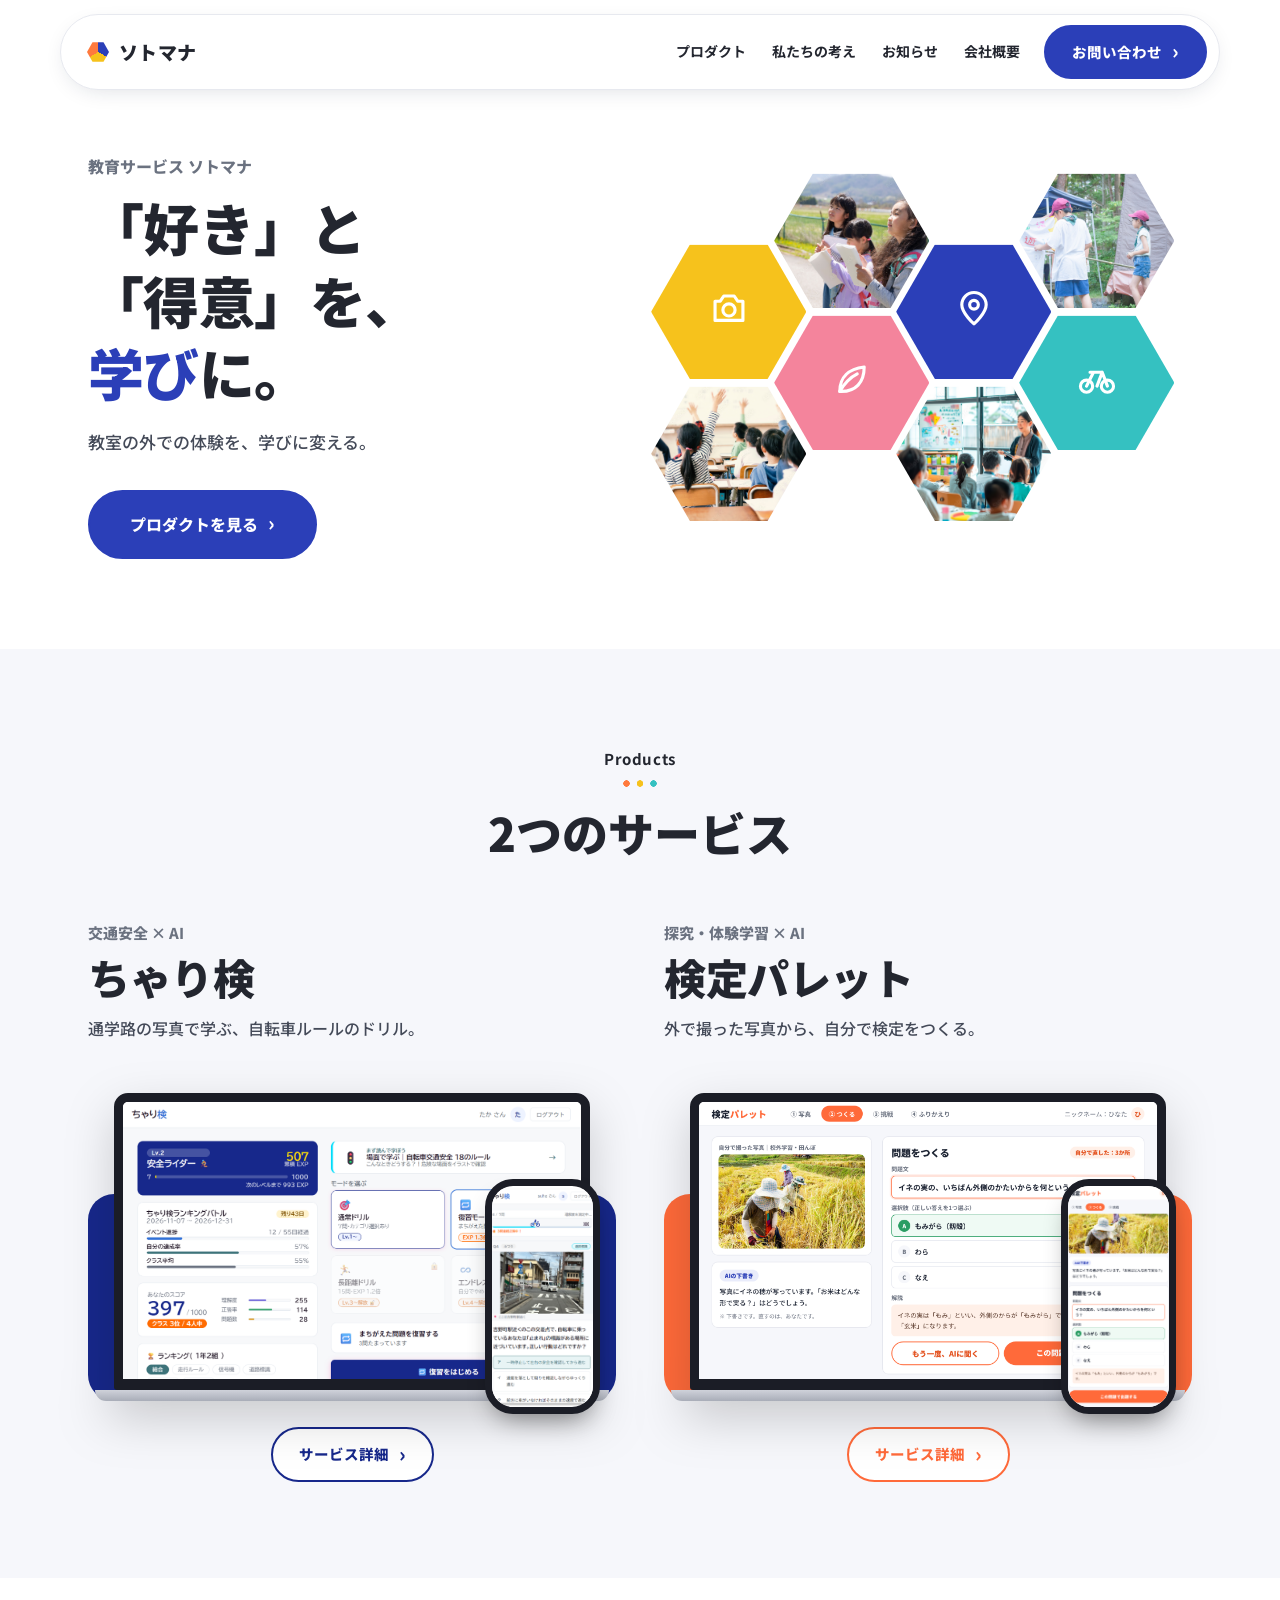
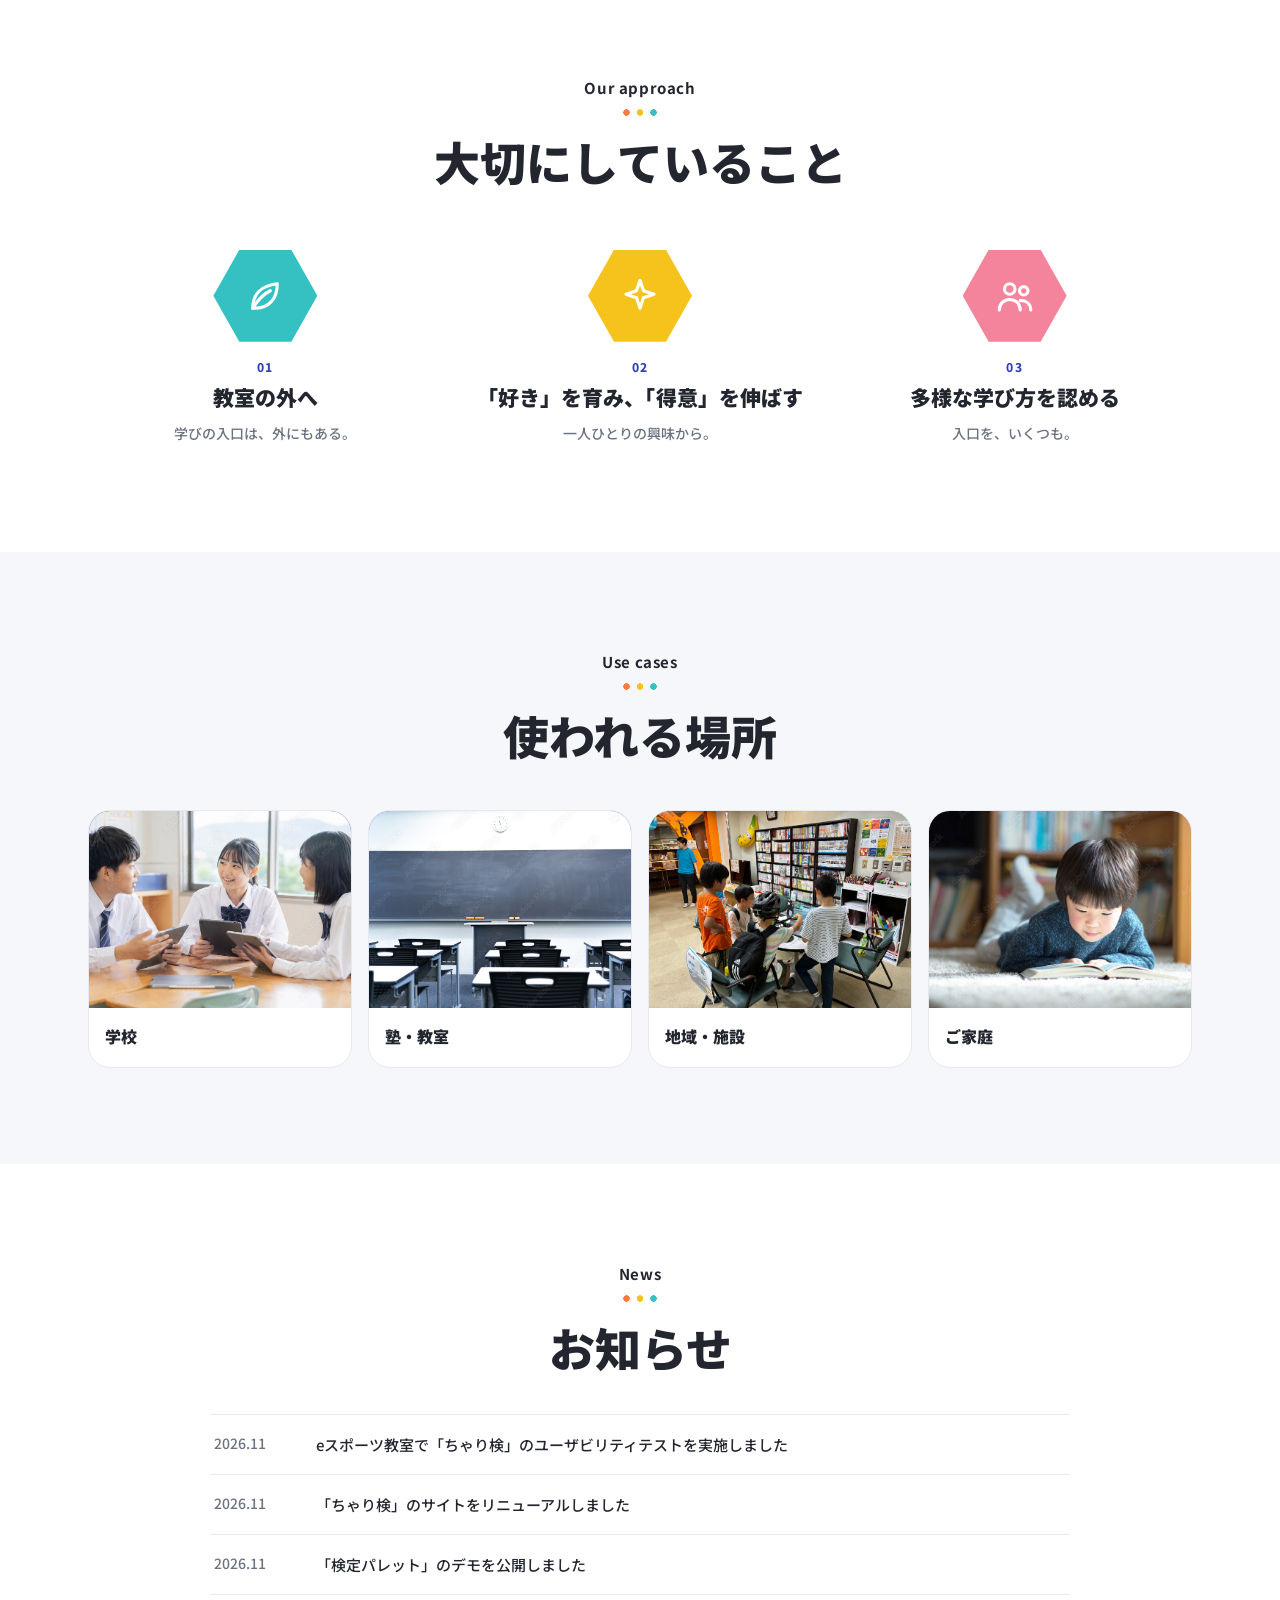
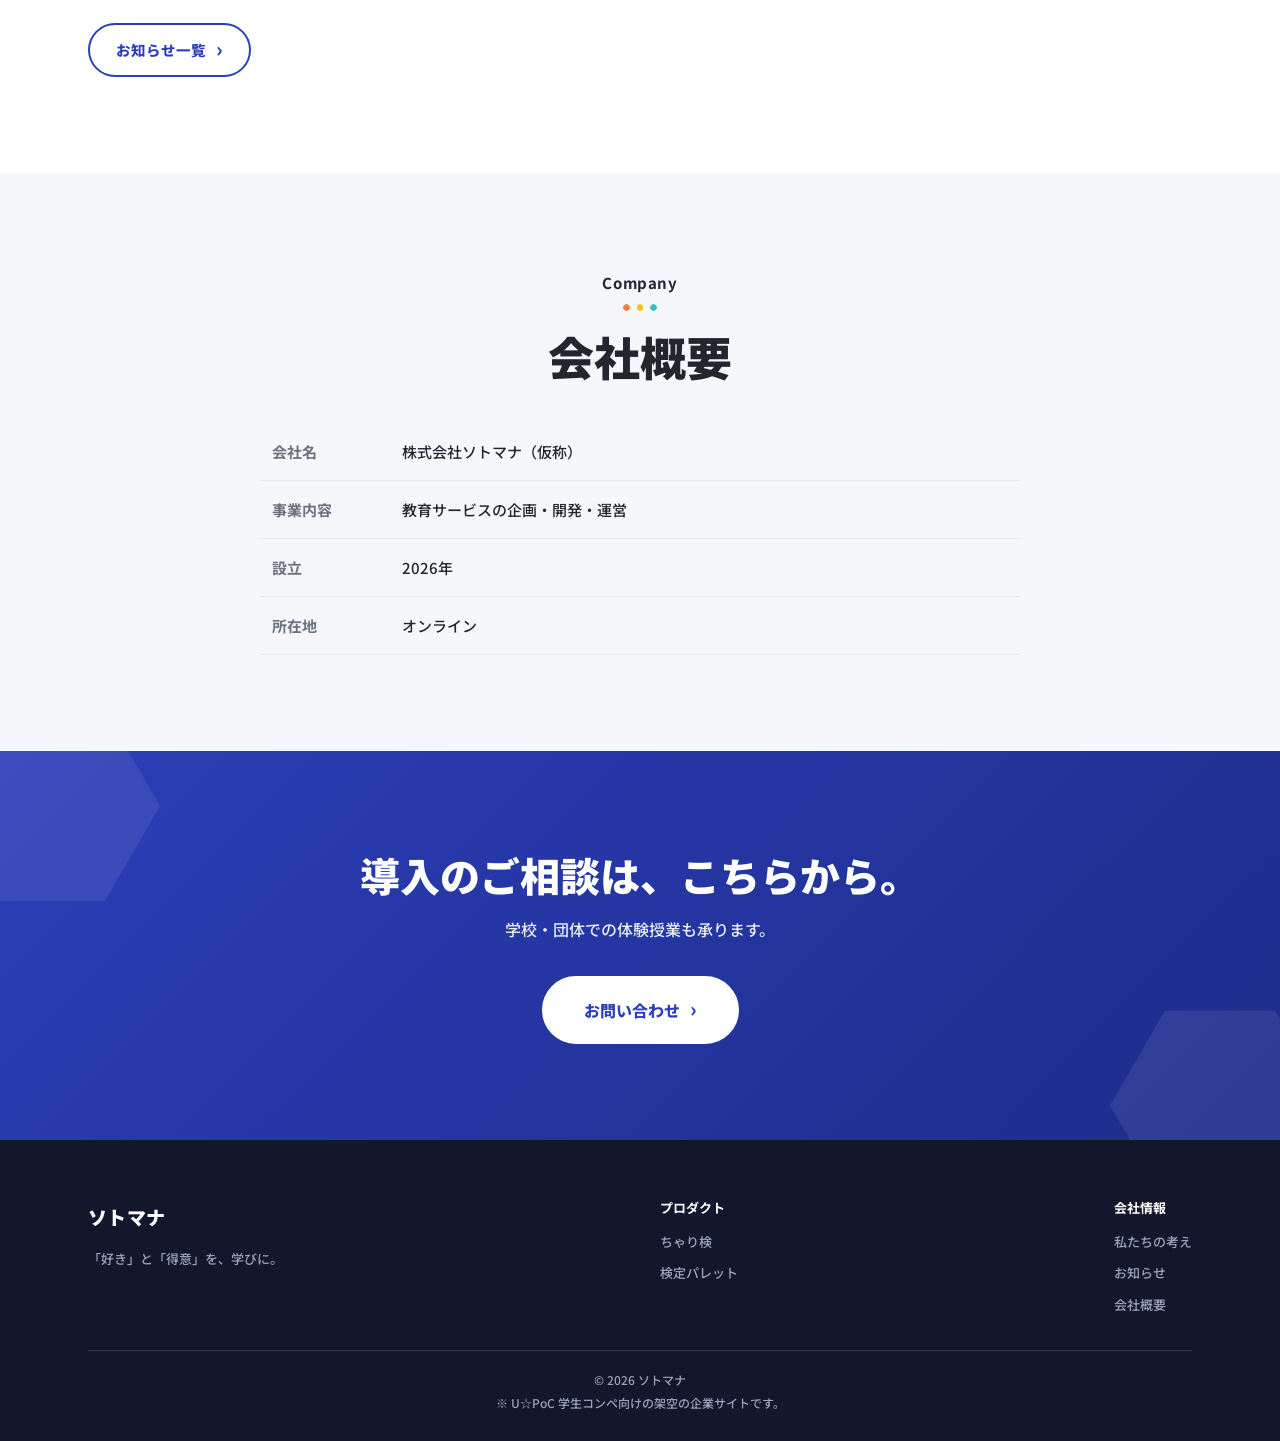
==== commit ca6dc9dc: "Add files via upload" ====
--- a/index.html
+++ b/index.html
@@ -14,7 +14,7 @@
 
 <header class="hd"><div class="hd-in">
   <a href="#" class="logo"><span class="hex-m"></span>ソトマナ</a>
-  <nav class="nav"><a href="#products">プロダクト</a><a href="#about">私たちの考え</a><a href="#news">お知らせ</a><a href="#company">会社概要</a></nav>
+  <nav class="nav"><a href="#products">プロダクト</a><a href="#about">私たちの考え</a><a href="news/">お知らせ</a><a href="#company">会社概要</a></nav>
   <a href="#contact" class="pill solid">お問い合わせ</a>
 </div></header>
 
@@ -73,11 +73,8 @@
 <section id="news"><div class="wrap">
   <div class="eyebrow">News</div>
   <h2 class="h-l">お知らせ</h2>
-  <ul class="news">
-    <li><time>2026.11</time><span>「検定パレット」のデモを公開しました。</span></li>
-    <li><time>2026.11</time><span>「ちゃり検」のサイトをリニューアルしました。</span></li>
-    <li><time>2026.11</time><span>プログラミング教室で、「ちゃり検」のユーザビリティテストを実施予定です。</span></li>
-  </ul>
+  <ul class="news" id="newsList"></ul>
+  <div class="btns" style="margin-top:28px"><a href="news/" class="pill">お知らせ一覧</a></div>
 </div></section>
 
 <section id="company" class="soft"><div class="wrap">
@@ -103,10 +100,16 @@
   <div class="row">
     <div><a href="#" class="logo"><span class="hex-m"></span>ソトマナ</a><p style="margin-top:8px">「好き」と「得意」を、学びに。</p></div>
     <div><h4>プロダクト</h4><a href="chariken/">ちゃり検</a><a href="kentei-palette/">検定パレット</a></div>
-    <div><h4>会社情報</h4><a href="#about">私たちの考え</a><a href="#news">お知らせ</a><a href="#company">会社概要</a></div>
+    <div><h4>会社情報</h4><a href="#about">私たちの考え</a><a href="news/">お知らせ</a><a href="#company">会社概要</a></div>
   </div>
   <div class="cp">© 2026 ソトマナ<br>※ U☆PoC 学生コンペ向けの架空の企業サイトです。</div>
 </div></footer>
 <script src="assets/site.js"></script>
+<script src="news/news.js"></script>
+<script>
+(function(){var N=(window.NEWS||[]).slice(0,3),l=document.getElementById('newsList');
+function esc(s){var d=document.createElement('div');d.textContent=s;return d.innerHTML}
+l.innerHTML=N.map(function(n){return '<li><time>'+n.date.slice(0,7).replace('-','.')+'</time><a href="news/?id='+n.id+'" style="color:inherit;text-decoration:none"><span>'+esc(n.title)+'</span></a></li>'}).join('');})();
+</script>
 </body>
 </html>
--- a/assets/site.css
+++ b/assets/site.css
@@ -162,3 +162,9 @@
 .ft a{display:block;text-decoration:none;padding:4px 0}.ft a:hover{color:var(--yellow)}
 .ft h4{color:#fff;font-size:13px;margin-bottom:6px}
 .ft .cp{margin-top:30px;padding-top:18px;border-top:1px solid rgba(255,255,255,.12);text-align:center;font-size:12px;line-height:1.9}
+
+.badge{display:inline-block;font-size:13px;font-weight:800;background:#EEC625;color:#20200f;border-radius:999px;padding:5px 14px;margin-bottom:16px}
+.t-kp .badge{background:#ff6a3a;color:#fff}
+.nw{white-space:nowrap}
+.hero .h-xl{text-wrap:balance}
+@media(min-width:960px){.hero-grid .h-xl{font-size:clamp(34px,4.6vw,56px)}}
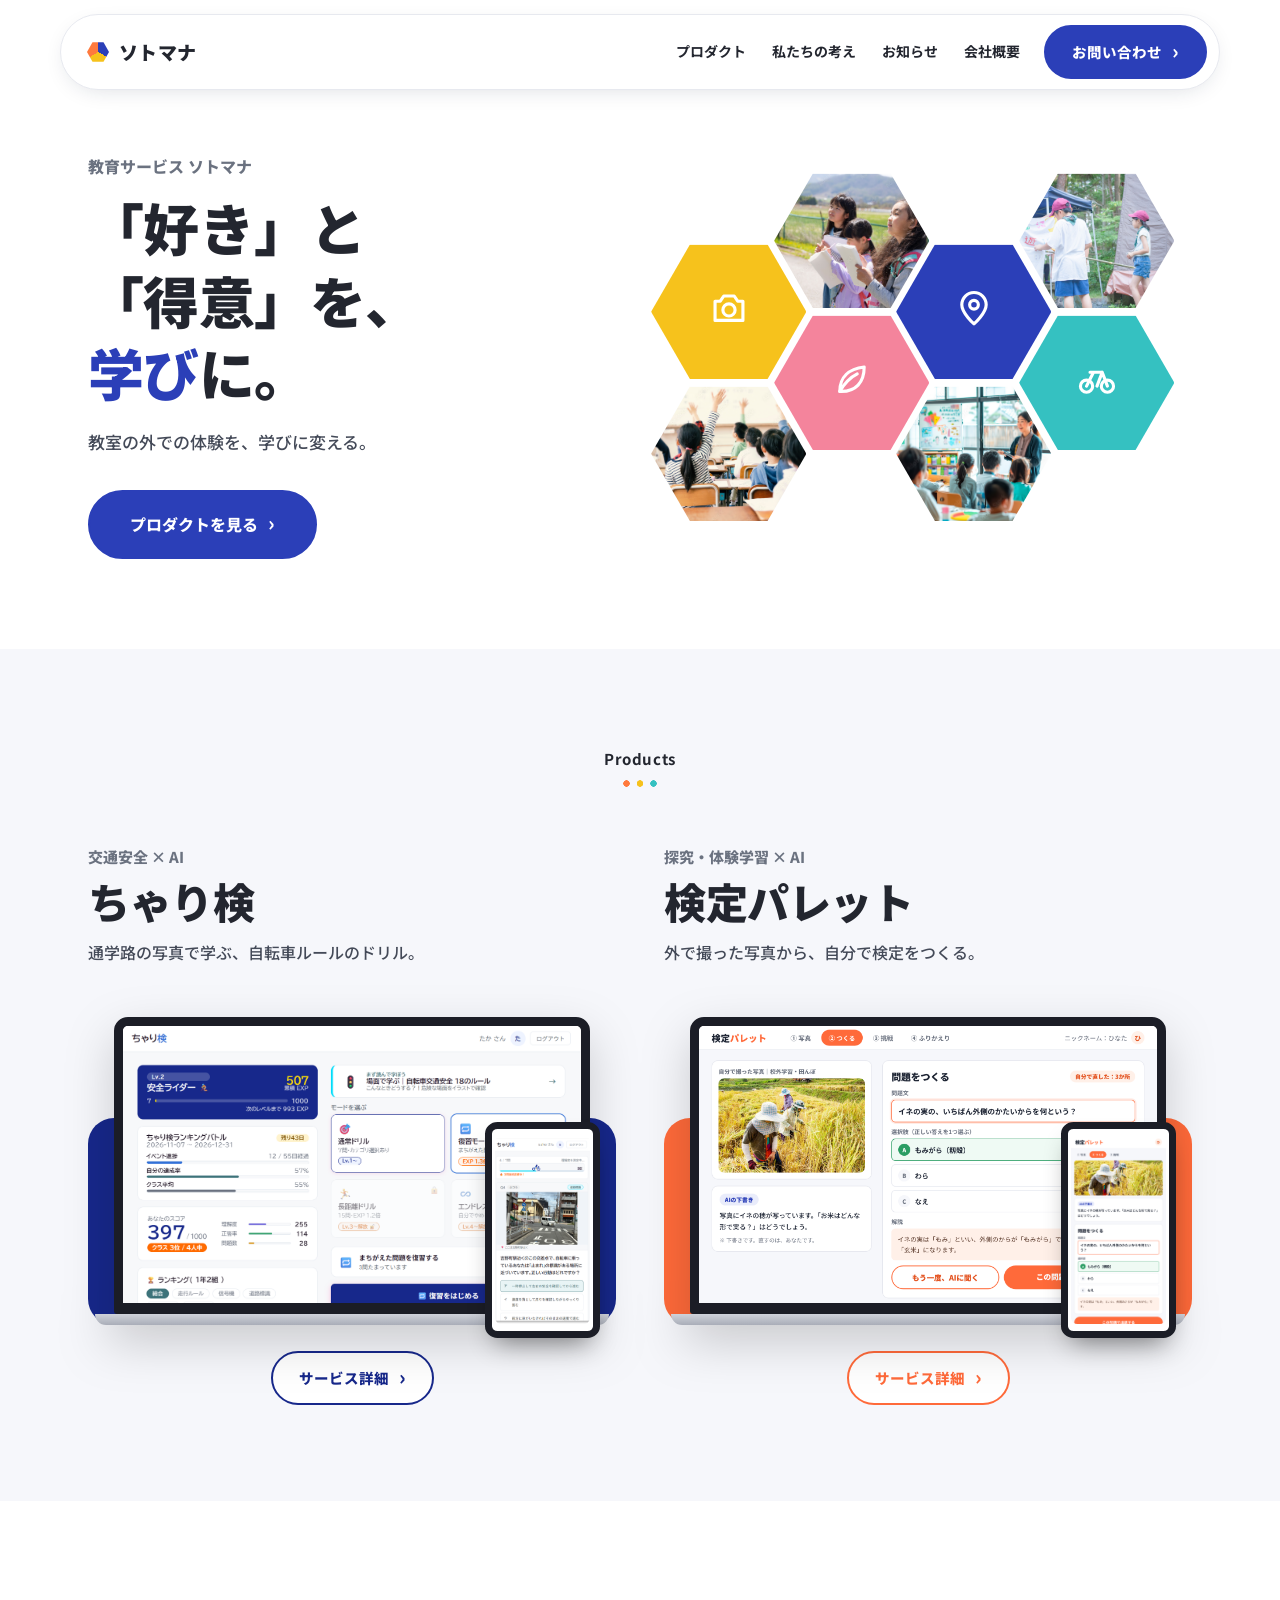
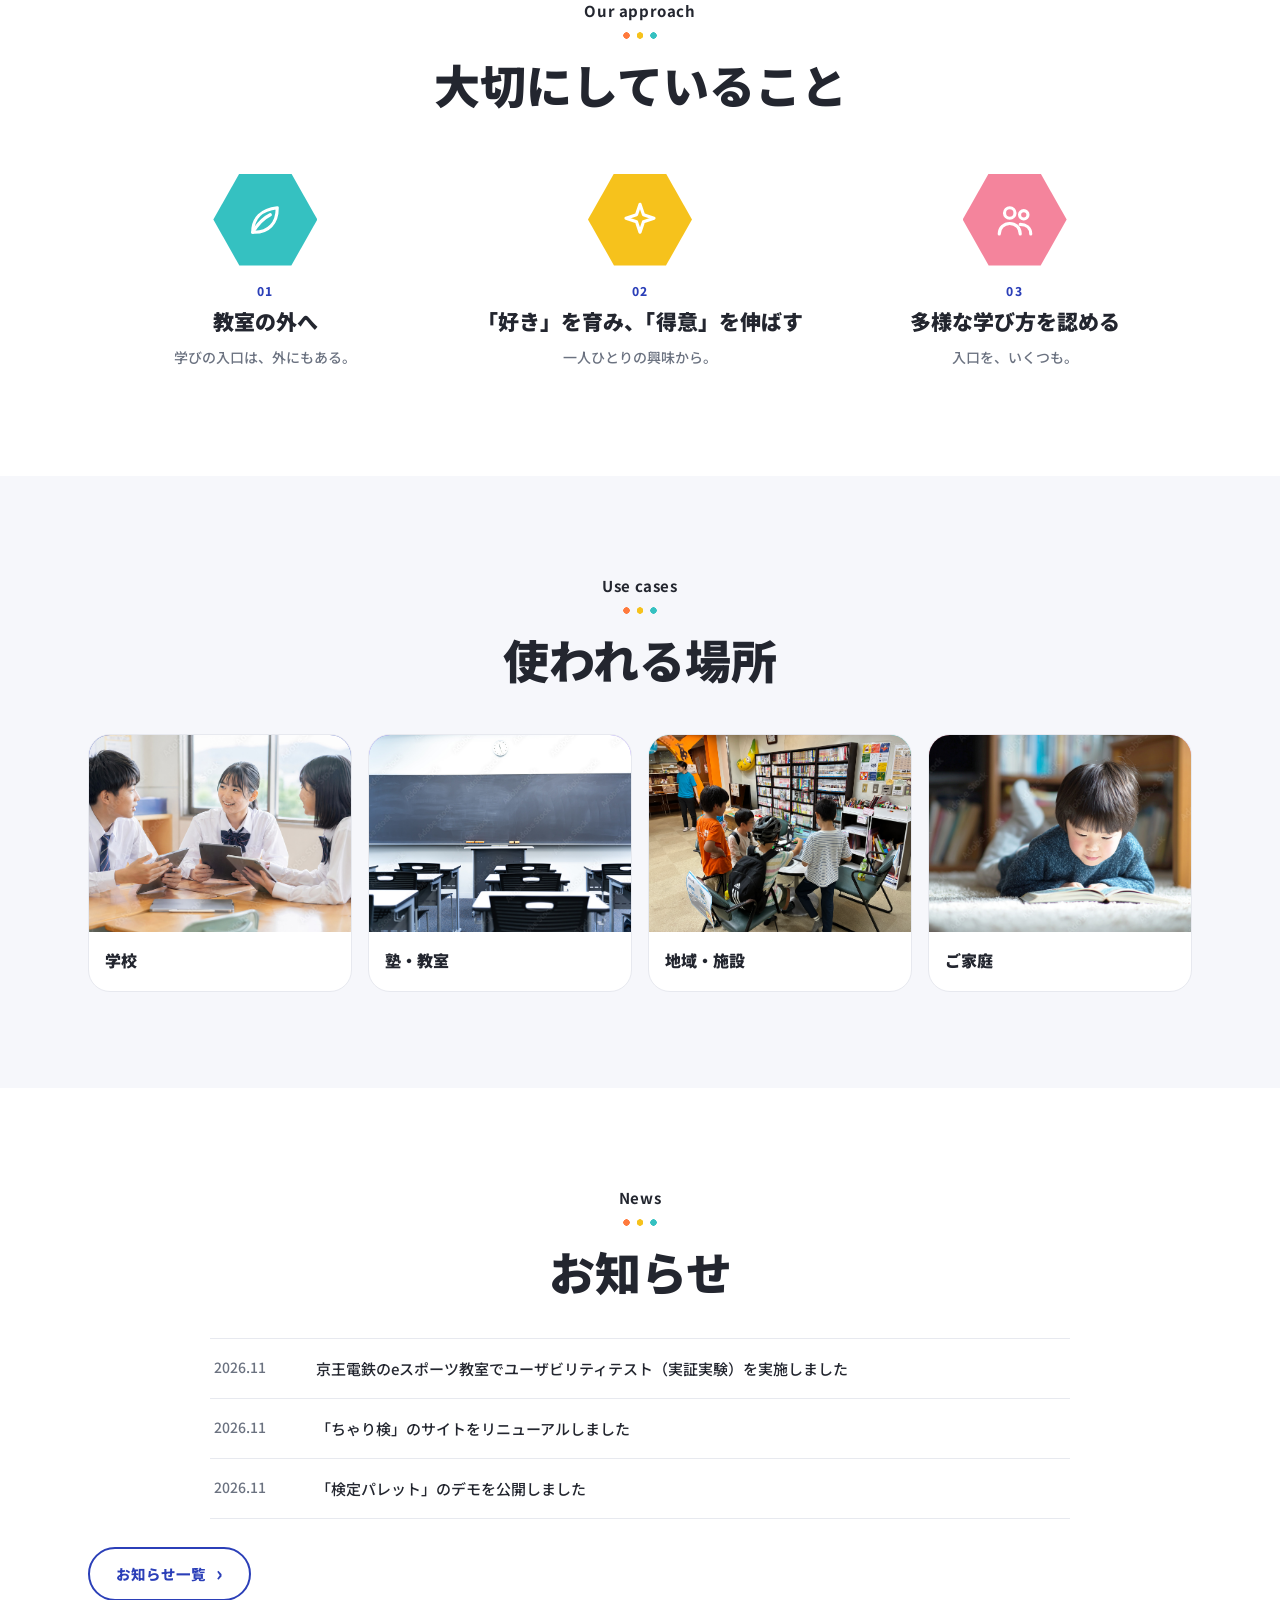
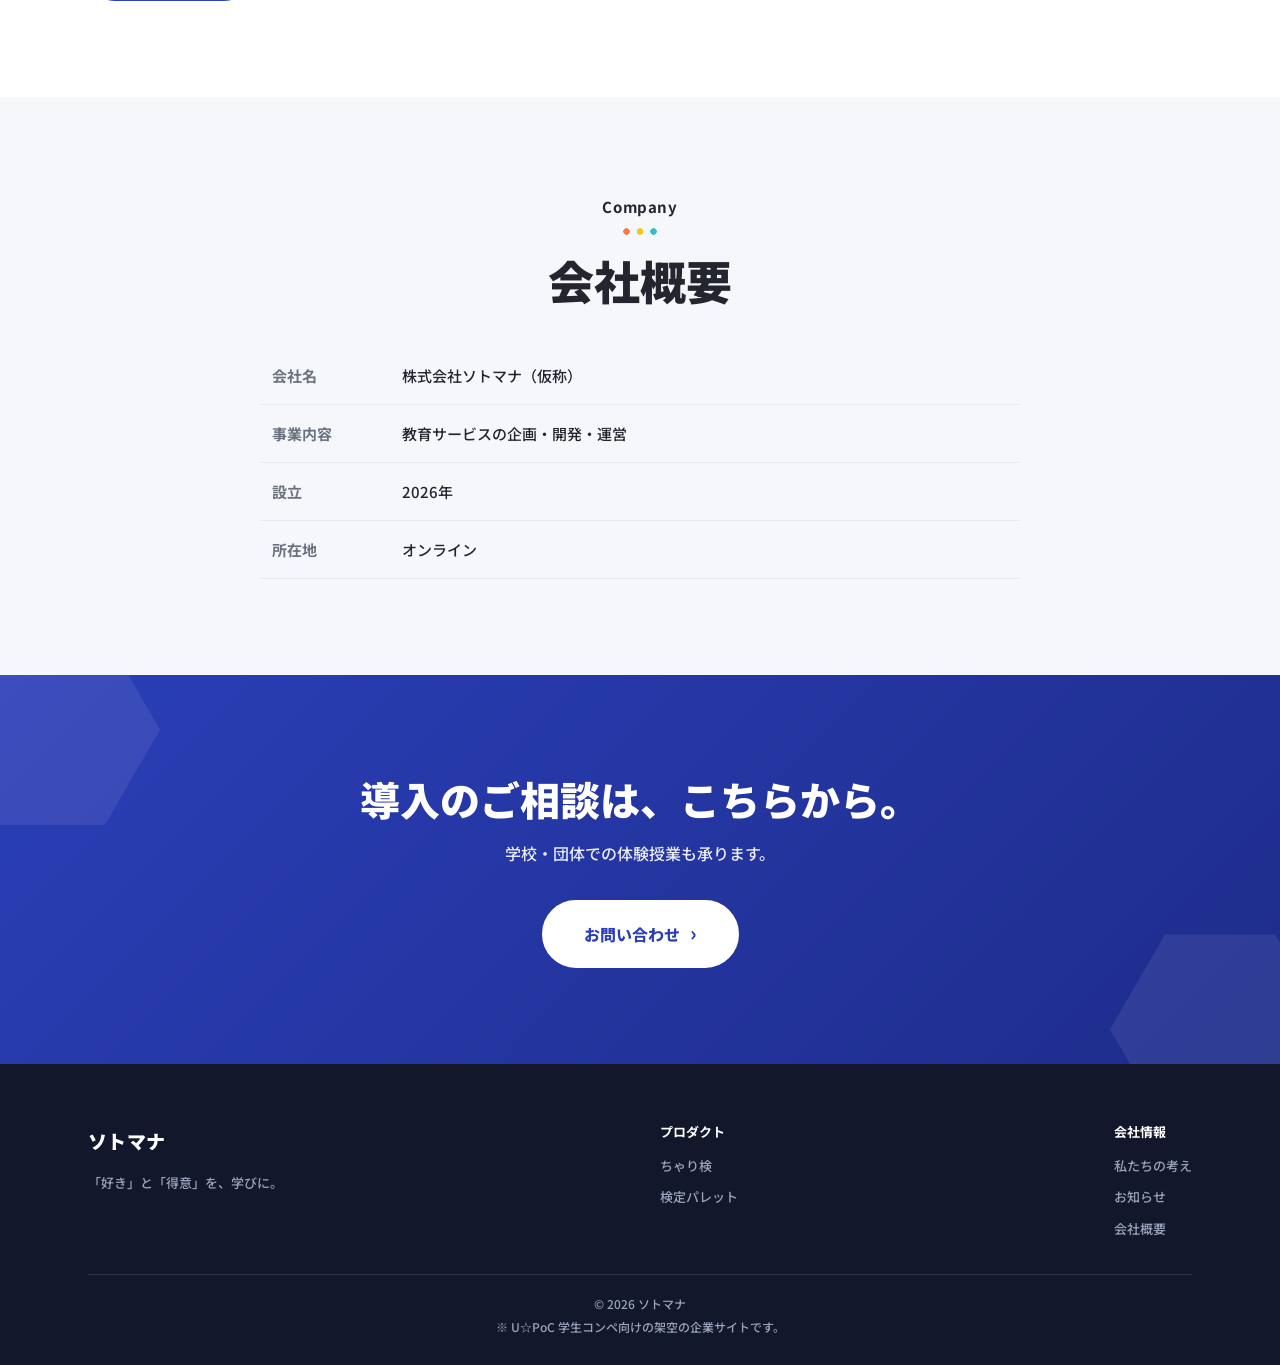
==== commit ed695ea9: "Remove heading for services section" ====
--- a/index.html
+++ b/index.html
@@ -30,7 +30,6 @@
 
 <section id="products" class="soft"><div class="wrap">
   <div class="eyebrow">Products</div>
-  <h2 class="h-l">2つのサービス</h2>
   <div class="pgrid" style="margin-top:56px">
     <article class="pc">
       <div class="cat">交通安全 × AI</div>
--- a/assets/site.css
+++ b/assets/site.css
@@ -81,8 +81,8 @@
 .laptop .screen .slot{position:absolute;inset:0}
 .laptop .screen{position:relative}
 .laptop::after{content:'';display:block;height:11px;margin:0 -4%;background:linear-gradient(#cfd2da,#a9adb8);border-radius:0 0 14px 14px}
-.phone{width:100%;aspect-ratio:9/18.5;border:7px solid #1b1d26;border-radius:28px;overflow:hidden;background:#fff;position:relative}
-.phone .slot{position:absolute;inset:0}
+.phone{width:100%;aspect-ratio:9/17;border:clamp(3px,.9vw,7px) solid #1b1d26;border-radius:11%/5.4%;overflow:hidden;background:#fff;position:relative}
+.phone .slot{position:absolute;inset:3.5% 3%;border-radius:7%/3.4%;overflow:hidden;background-color:#fff}
 .phone .wire{padding:8px}
 .phone .wire .bx{font-size:9px;padding:4px}
 .phone .wire .bx span{display:none}
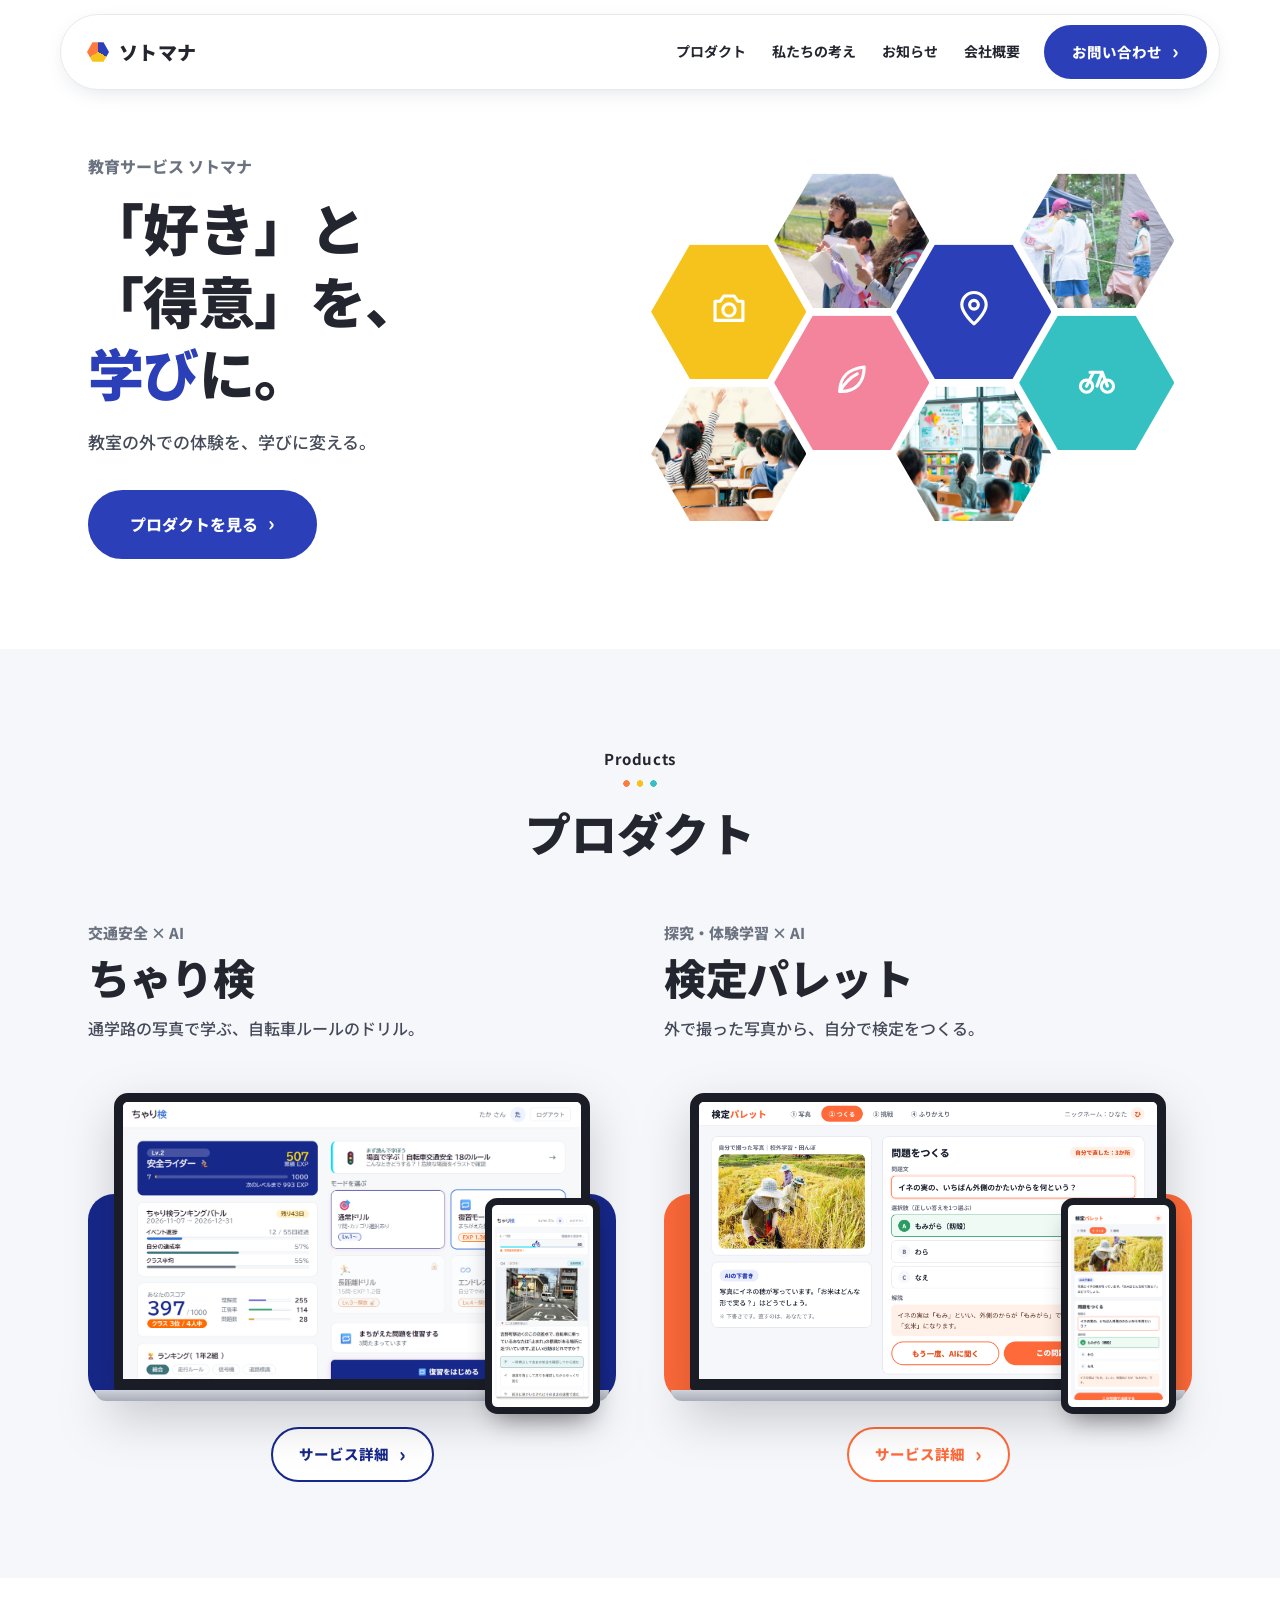
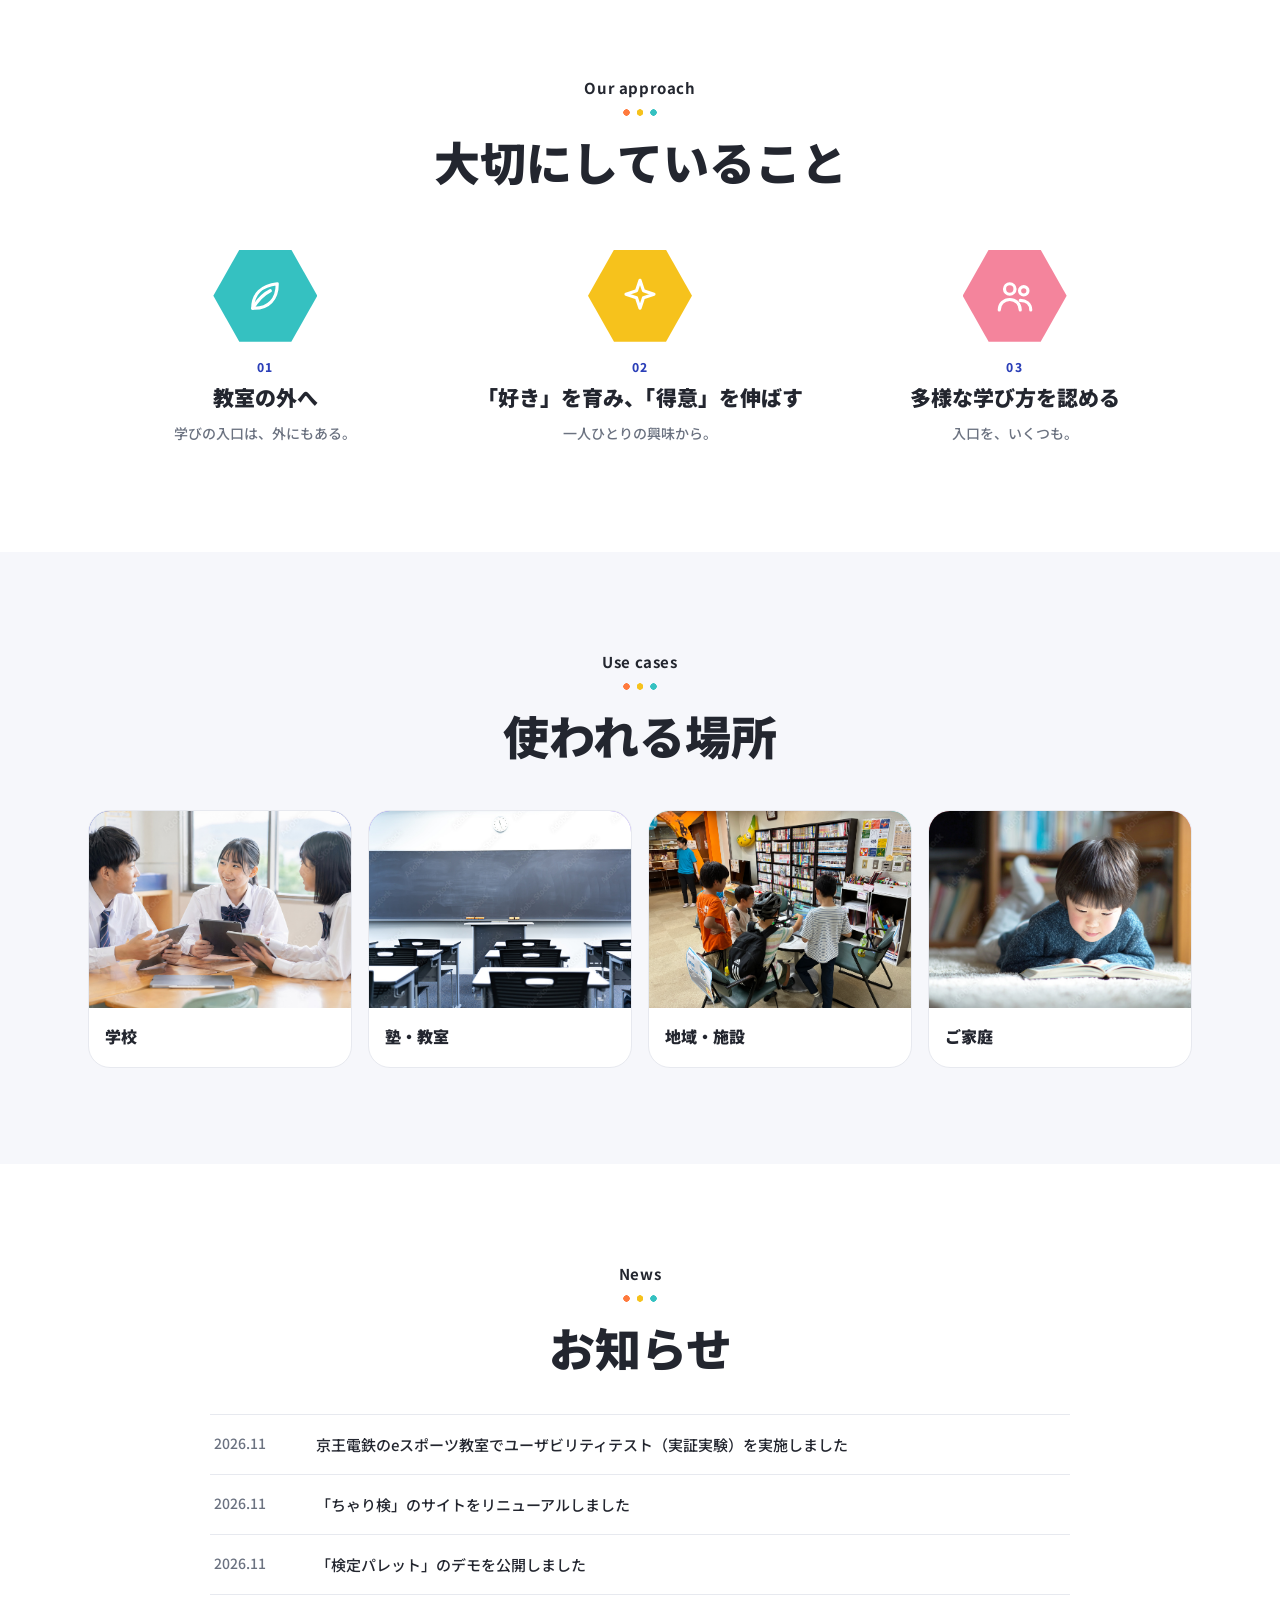
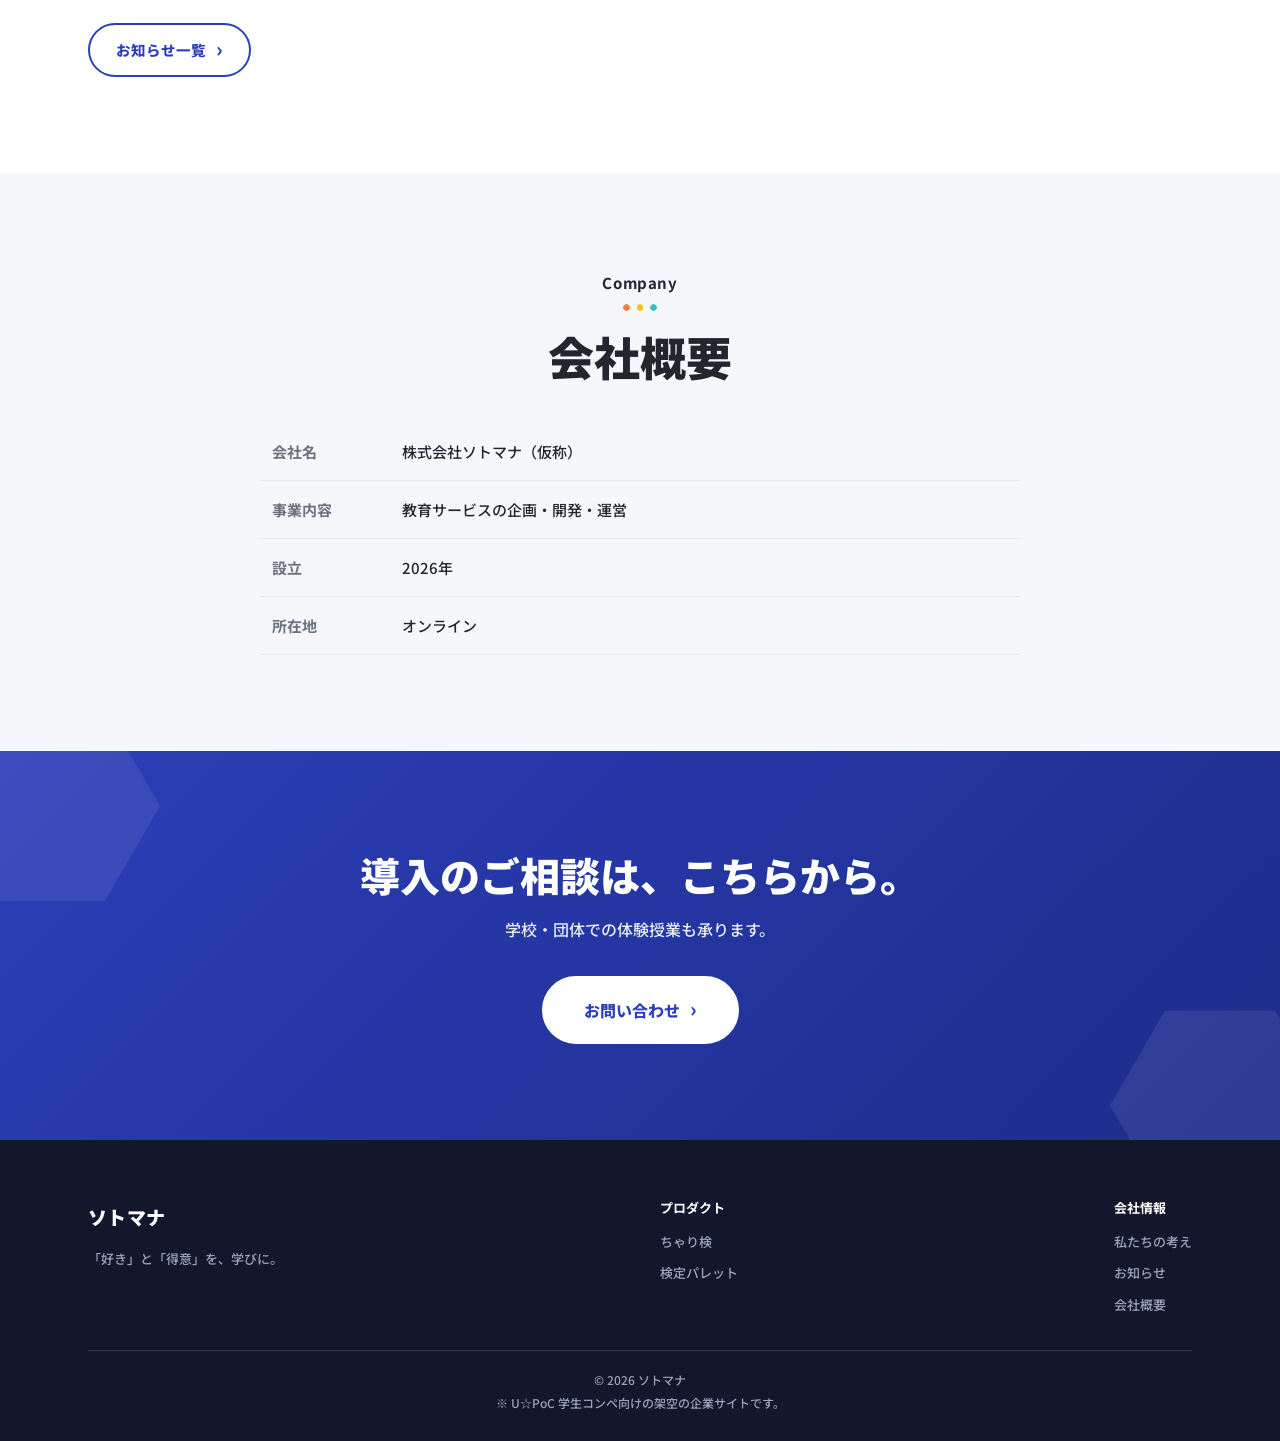
==== commit a84ad68e: "Add Japanese heading for products section" ====
--- a/index.html
+++ b/index.html
@@ -30,6 +30,7 @@
 
 <section id="products" class="soft"><div class="wrap">
   <div class="eyebrow">Products</div>
+   <h2 class="h-l">プロダクト</h2>
   <div class="pgrid" style="margin-top:56px">
     <article class="pc">
       <div class="cat">交通安全 × AI</div>
